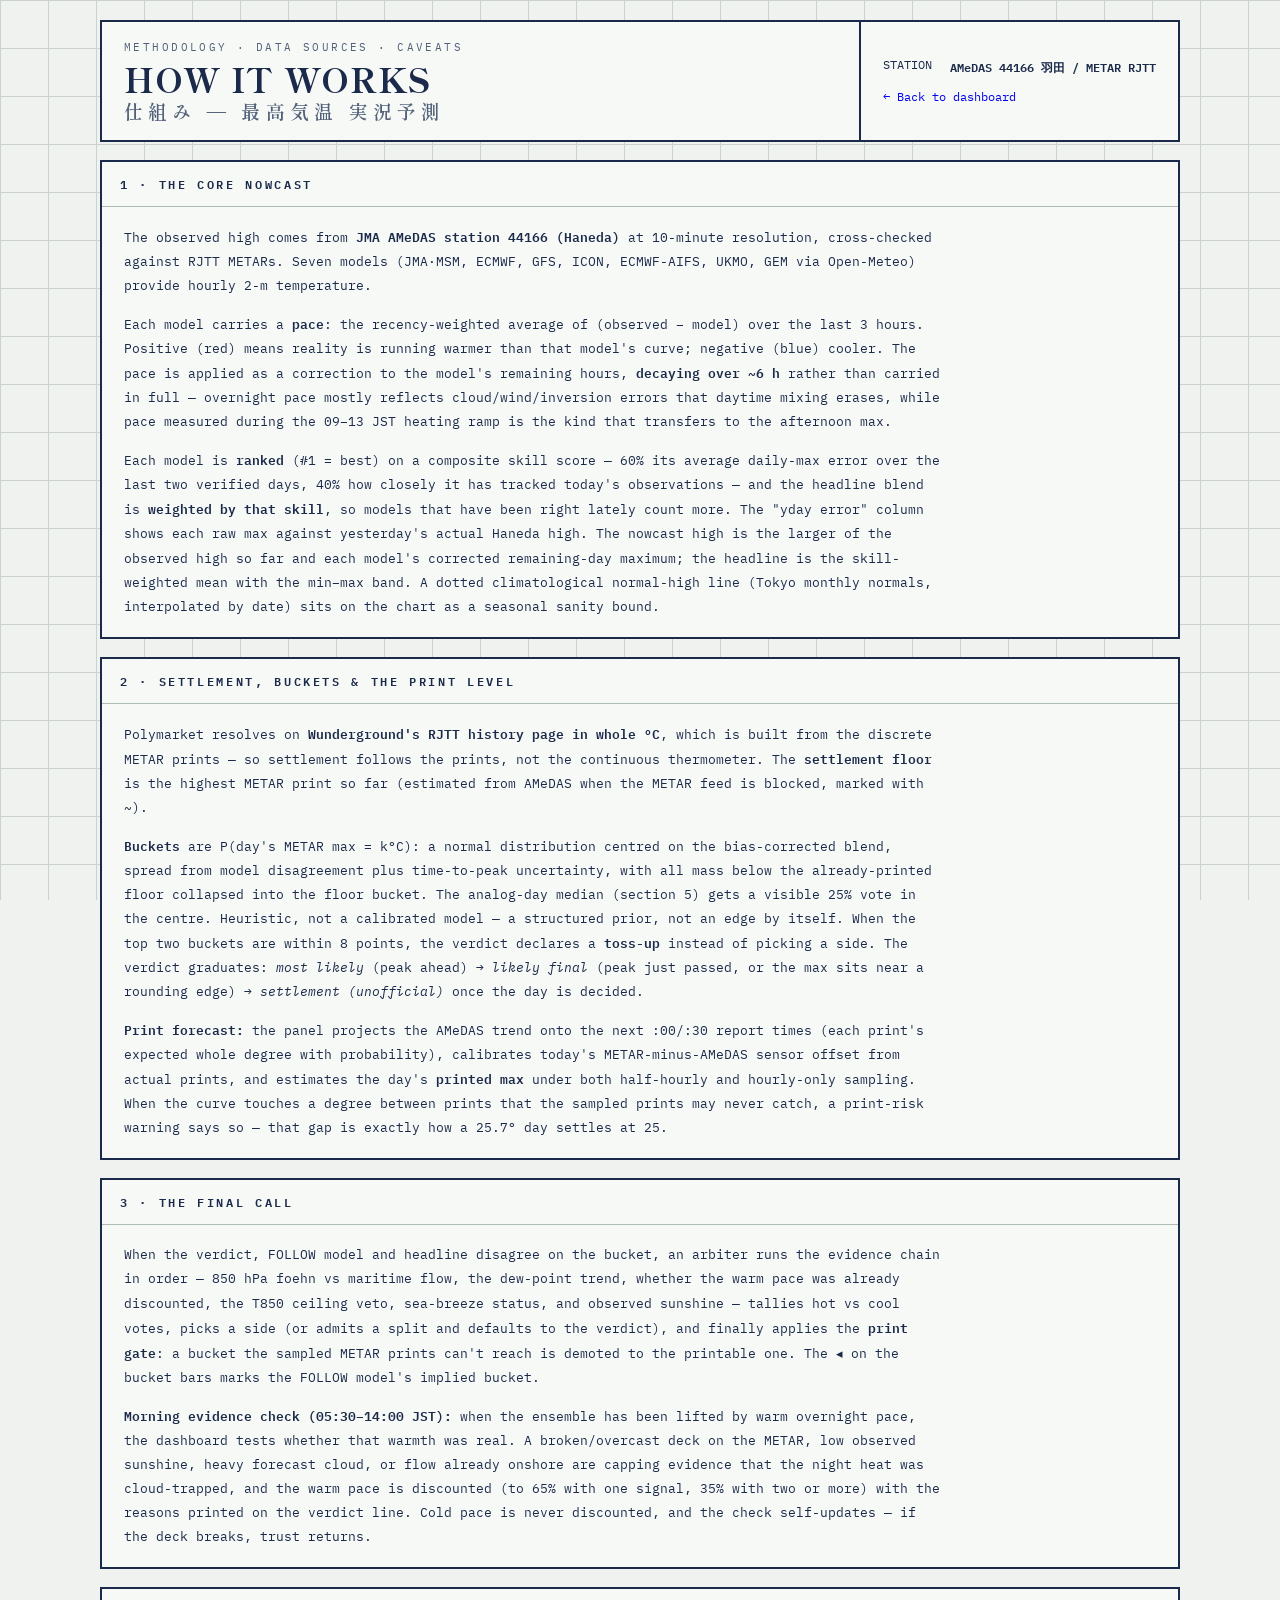
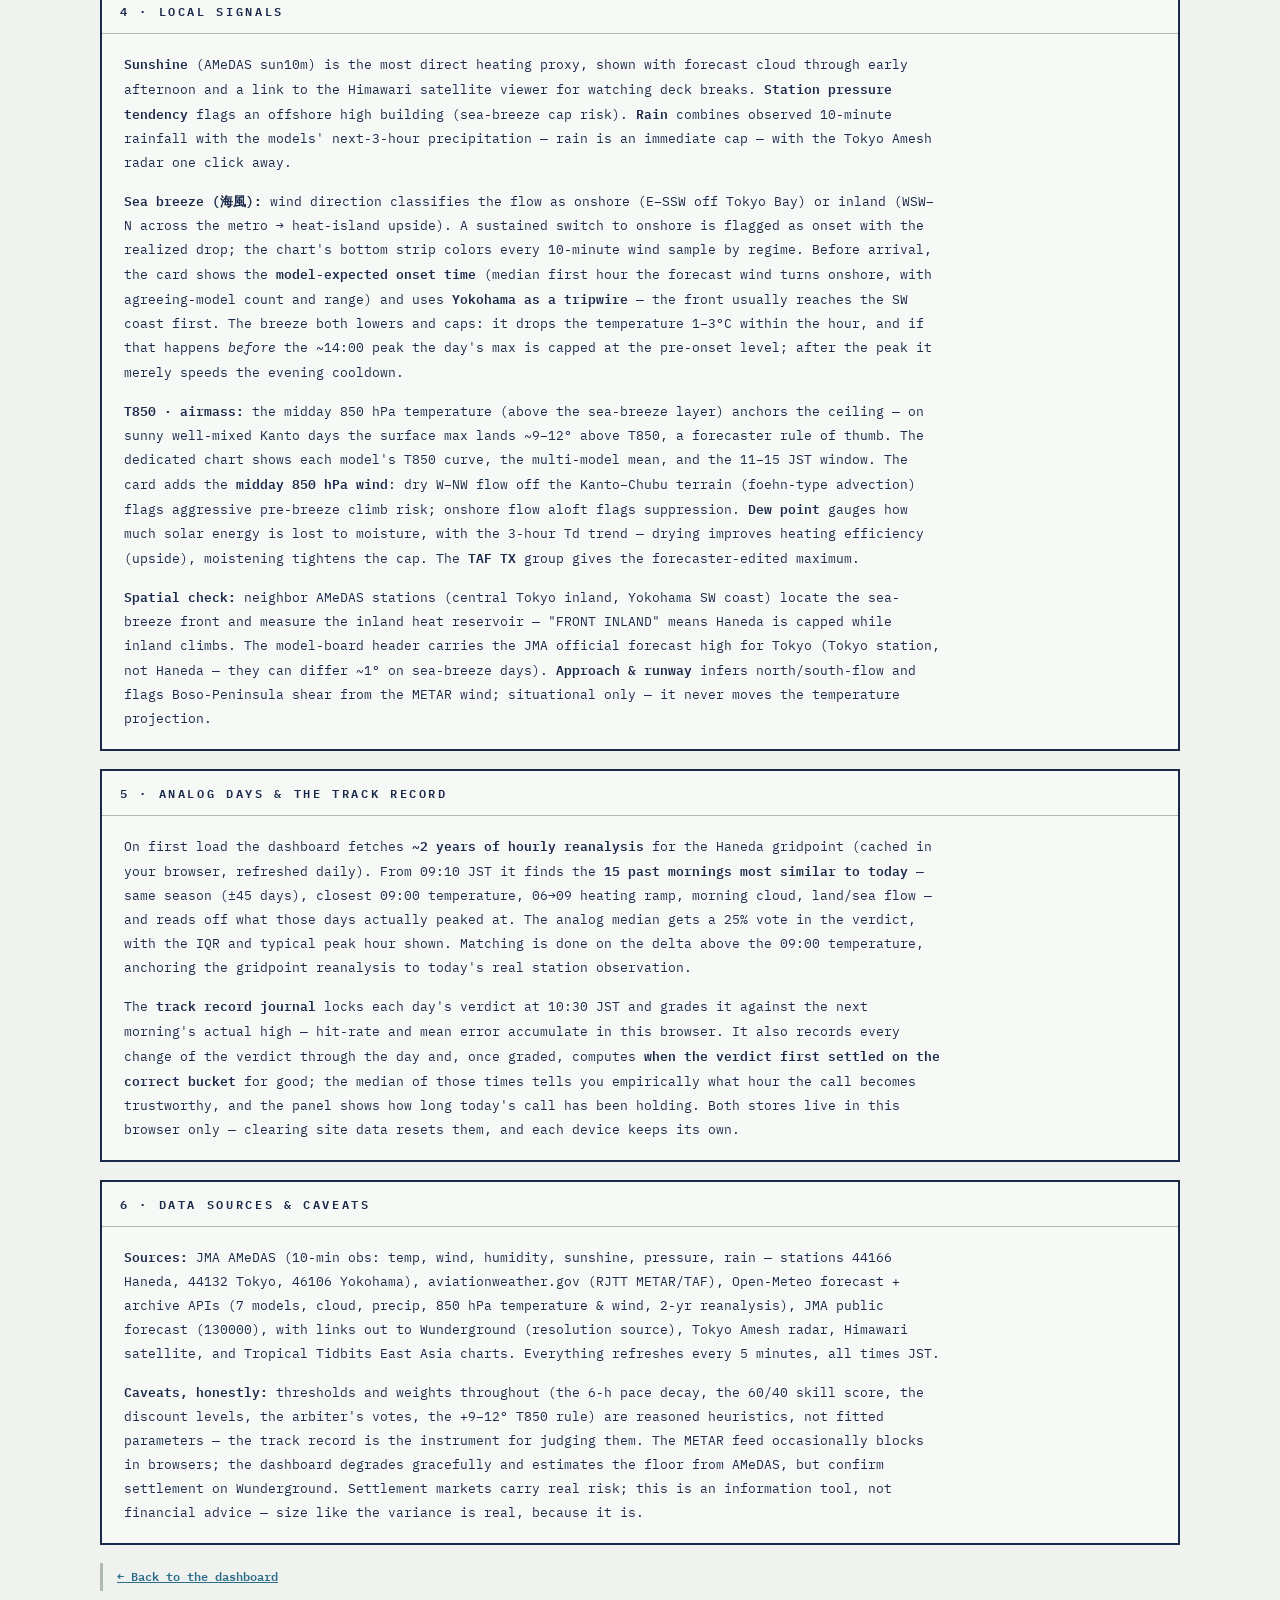
==== about.html @ fa3341c5 "Add files via upload" ====
<!DOCTYPE html>
<html lang="en">
<head>
<meta charset="UTF-8">
<meta name="viewport" content="width=device-width, initial-scale=1.0">
<title>How it works — RJTT Daily High Nowcaster</title>
<meta name="description" content="Methodology, data sources and caveats for the RJTT (Tokyo Haneda) daily-high nowcaster.">
<meta name="theme-color" content="#EFF2EE">
<link rel="icon" href="favicon.svg" type="image/svg+xml">
<link rel="preconnect" href="https://fonts.googleapis.com">
<link rel="preconnect" href="https://fonts.gstatic.com" crossorigin>
<link href="https://fonts.googleapis.com/css2?family=IBM+Plex+Mono:wght@400;500;600&family=Shippori+Mincho:wght@600;800&display=swap" rel="stylesheet">
<link rel="stylesheet" href="styles.css">
</head>
<body>
<div class="sheet">

  <header class="masthead">
    <div class="id">
      <div class="kicker">Methodology · data sources · caveats</div>
      <h1>HOW IT WORKS <span class="jp">仕組み — 最高気温 実況予測</span></h1>
    </div>
    <div class="meta">
      <div class="row"><span>STATION</span><b>AMeDAS 44166 羽田 / METAR RJTT</b></div>
      <a class="refresh" href="index.html" style="text-decoration:none;display:inline-block;margin-top:6px">← Back to dashboard</a>
    </div>
  </header>

  <section class="panel">
    <div class="panel-head"><h2>1 · The core nowcast</h2></div>
    <div class="prose">
      <p>The observed high comes from <b>JMA AMeDAS station 44166 (Haneda)</b> at 10-minute resolution, cross-checked against RJTT METARs. Seven models (JMA·MSM, ECMWF, GFS, ICON, ECMWF-AIFS, UKMO, GEM via Open-Meteo) provide hourly 2-m temperature.</p>
      <p>Each model carries a <b>pace</b>: the recency-weighted average of (observed − model) over the last 3 hours. Positive (red) means reality is running warmer than that model's curve; negative (blue) cooler. The pace is applied as a correction to the model's remaining hours, <b>decaying over ~6 h</b> rather than carried in full — overnight pace mostly reflects cloud/wind/inversion errors that daytime mixing erases, while pace measured during the 09–13 JST heating ramp is the kind that transfers to the afternoon max.</p>
      <p>Each model is <b>ranked</b> (#1 = best) on a composite skill score — 60% its average daily-max error over the last two verified days, 40% how closely it has tracked today's observations — and the headline blend is <b>weighted by that skill</b>, so models that have been right lately count more. The "yday error" column shows each raw max against yesterday's actual Haneda high. The nowcast high is the larger of the observed high so far and each model's corrected remaining-day maximum; the headline is the skill-weighted mean with the min–max band. A dotted climatological normal-high line (Tokyo monthly normals, interpolated by date) sits on the chart as a seasonal sanity bound.</p>
    </div>
  </section>

  <section class="panel">
    <div class="panel-head"><h2>2 · Settlement, buckets &amp; the print level</h2></div>
    <div class="prose">
      <p>Polymarket resolves on <b>Wunderground's RJTT history page in whole °C</b>, which is built from the discrete METAR prints — so settlement follows the prints, not the continuous thermometer. The <b>settlement floor</b> is the highest METAR print so far (estimated from AMeDAS when the METAR feed is blocked, marked with ~).</p>
      <p><b>Buckets</b> are P(day's METAR max = k°C): a normal distribution centred on the bias-corrected blend, spread from model disagreement plus time-to-peak uncertainty, with all mass below the already-printed floor collapsed into the floor bucket. The analog-day median (section 5) gets a visible 25% vote in the centre. Heuristic, not a calibrated model — a structured prior, not an edge by itself. When the top two buckets are within 8 points, the verdict declares a <b>toss-up</b> instead of picking a side. The verdict graduates: <i>most likely</i> (peak ahead) → <i>likely final</i> (peak just passed, or the max sits near a rounding edge) → <i>settlement (unofficial)</i> once the day is decided.</p>
      <p><b>Print forecast:</b> the panel projects the AMeDAS trend onto the next :00/:30 report times (each print's expected whole degree with probability), calibrates today's METAR-minus-AMeDAS sensor offset from actual prints, and estimates the day's <b>printed max</b> under both half-hourly and hourly-only sampling. When the curve touches a degree between prints that the sampled prints may never catch, a print-risk warning says so — that gap is exactly how a 25.7° day settles at 25.</p>
    </div>
  </section>

  <section class="panel">
    <div class="panel-head"><h2>3 · The final call</h2></div>
    <div class="prose">
      <p>When the verdict, FOLLOW model and headline disagree on the bucket, an arbiter runs the evidence chain in order — 850 hPa foehn vs maritime flow, the dew-point trend, whether the warm pace was already discounted, the T850 ceiling veto, sea-breeze status, and observed sunshine — tallies hot vs cool votes, picks a side (or admits a split and defaults to the verdict), and finally applies the <b>print gate</b>: a bucket the sampled METAR prints can't reach is demoted to the printable one. The ◂ on the bucket bars marks the FOLLOW model's implied bucket.</p>
      <p><b>Morning evidence check (05:30–14:00 JST):</b> when the ensemble has been lifted by warm overnight pace, the dashboard tests whether that warmth was real. A broken/overcast deck on the METAR, low observed sunshine, heavy forecast cloud, or flow already onshore are capping evidence that the night heat was cloud-trapped, and the warm pace is discounted (to 65% with one signal, 35% with two or more) with the reasons printed on the verdict line. Cold pace is never discounted, and the check self-updates — if the deck breaks, trust returns.</p>
    </div>
  </section>

  <section class="panel">
    <div class="panel-head"><h2>4 · Local signals</h2></div>
    <div class="prose">
      <p><b>Sunshine</b> (AMeDAS sun10m) is the most direct heating proxy, shown with forecast cloud through early afternoon and a link to the Himawari satellite viewer for watching deck breaks. <b>Station pressure tendency</b> flags an offshore high building (sea-breeze cap risk). <b>Rain</b> combines observed 10-minute rainfall with the models' next-3-hour precipitation — rain is an immediate cap — with the Tokyo Amesh radar one click away.</p>
      <p><b>Sea breeze (海風):</b> wind direction classifies the flow as onshore (E–SSW off Tokyo Bay) or inland (WSW–N across the metro → heat-island upside). A sustained switch to onshore is flagged as onset with the realized drop; the chart's bottom strip colors every 10-minute wind sample by regime. Before arrival, the card shows the <b>model-expected onset time</b> (median first hour the forecast wind turns onshore, with agreeing-model count and range) and uses <b>Yokohama as a tripwire</b> — the front usually reaches the SW coast first. The breeze both lowers and caps: it drops the temperature 1–3°C within the hour, and if that happens <i>before</i> the ~14:00 peak the day's max is capped at the pre-onset level; after the peak it merely speeds the evening cooldown.</p>
      <p><b>T850 · airmass:</b> the midday 850 hPa temperature (above the sea-breeze layer) anchors the ceiling — on sunny well-mixed Kanto days the surface max lands ~9–12° above T850, a forecaster rule of thumb. The dedicated chart shows each model's T850 curve, the multi-model mean, and the 11–15 JST window. The card adds the <b>midday 850 hPa wind</b>: dry W–NW flow off the Kanto–Chubu terrain (foehn-type advection) flags aggressive pre-breeze climb risk; onshore flow aloft flags suppression. <b>Dew point</b> gauges how much solar energy is lost to moisture, with the 3-hour Td trend — drying improves heating efficiency (upside), moistening tightens the cap. The <b>TAF TX</b> group gives the forecaster-edited maximum.</p>
      <p><b>Spatial check:</b> neighbor AMeDAS stations (central Tokyo inland, Yokohama SW coast) locate the sea-breeze front and measure the inland heat reservoir — "FRONT INLAND" means Haneda is capped while inland climbs. The model-board header carries the JMA official forecast high for Tokyo (Tokyo station, not Haneda — they can differ ~1° on sea-breeze days). <b>Approach &amp; runway</b> infers north/south-flow and flags Boso-Peninsula shear from the METAR wind; situational only — it never moves the temperature projection.</p>
    </div>
  </section>

  <section class="panel">
    <div class="panel-head"><h2>5 · Analog days &amp; the track record</h2></div>
    <div class="prose">
      <p>On first load the dashboard fetches <b>~2 years of hourly reanalysis</b> for the Haneda gridpoint (cached in your browser, refreshed daily). From 09:10 JST it finds the <b>15 past mornings most similar to today</b> — same season (±45 days), closest 09:00 temperature, 06→09 heating ramp, morning cloud, land/sea flow — and reads off what those days actually peaked at. The analog median gets a 25% vote in the verdict, with the IQR and typical peak hour shown. Matching is done on the delta above the 09:00 temperature, anchoring the gridpoint reanalysis to today's real station observation.</p>
      <p>The <b>track record journal</b> locks each day's verdict at 10:30 JST and grades it against the next morning's actual high — hit-rate and mean error accumulate in this browser. It also records every change of the verdict through the day and, once graded, computes <b>when the verdict first settled on the correct bucket</b> for good; the median of those times tells you empirically what hour the call becomes trustworthy, and the panel shows how long today's call has been holding. Both stores live in this browser only — clearing site data resets them, and each device keeps its own.</p>
    </div>
  </section>

  <section class="panel">
    <div class="panel-head"><h2>6 · Data sources &amp; caveats</h2></div>
    <div class="prose">
      <p><b>Sources:</b> JMA AMeDAS (10-min obs: temp, wind, humidity, sunshine, pressure, rain — stations 44166 Haneda, 44132 Tokyo, 46106 Yokohama), aviationweather.gov (RJTT METAR/TAF), Open-Meteo forecast + archive APIs (7 models, cloud, precip, 850 hPa temperature &amp; wind, 2-yr reanalysis), JMA public forecast (130000), with links out to Wunderground (resolution source), Tokyo Amesh radar, Himawari satellite, and Tropical Tidbits East Asia charts. Everything refreshes every 5 minutes, all times JST.</p>
      <p><b>Caveats, honestly:</b> thresholds and weights throughout (the 6-h pace decay, the 60/40 skill score, the discount levels, the arbiter's votes, the +9–12° T850 rule) are reasoned heuristics, not fitted parameters — the track record is the instrument for judging them. The METAR feed occasionally blocks in browsers; the dashboard degrades gracefully and estimates the floor from AMeDAS, but confirm settlement on Wunderground. Settlement markets carry real risk; this is an information tool, not financial advice — size like the variance is real, because it is.</p>
    </div>
  </section>

  <p class="note"><a href="index.html" style="color:var(--jma);font-weight:600">← Back to the dashboard</a></p>
</div>
</body>
</html>
---- styles.css ----
:root{
  --aifs:#8C5A7A;
  --ukmo:#B08D3E;
  --gem:#4E8A78;
  --paper:#EFF2EE;          /* cool chart paper */
  --panel:#F7F9F6;
  --ink:#1B2A4A;            /* navy chart ink */
  --ink-soft:#52617A;
  --grid:#C9D2CC;
  --hairline:#AEBBB3;
  --accent:#D7472E;         /* vermilion — nowcast only */
  --jma:#2C6E8A;
  --ecmwf:#545E92;
  --gfs:#7A8B5E;
  --icon:#9A6B4F;
  --ok:#3E7A52;
  --bad:#B0452F;
  --mono:"IBM Plex Mono", ui-monospace, "SFMono-Regular", Menlo, monospace;
  --disp:"Shippori Mincho", "Hiragino Mincho ProN", "Yu Mincho", serif;
}
*{box-sizing:border-box;margin:0;padding:0}
html{background:var(--paper)}
body{
  font-family:var(--mono); color:var(--ink); background:var(--paper);
  background-image:linear-gradient(var(--grid) 1px, transparent 1px),
                   linear-gradient(90deg, var(--grid) 1px, transparent 1px);
  background-size:48px 48px; background-attachment:fixed;
  min-height:100vh; padding:20px 18px 48px;
}
.sheet{max-width:1080px;margin:0 auto}

/* ---- title block, drawn like a chart stamp ---- */
.masthead{
  border:2px solid var(--ink); background:var(--panel);
  display:grid; grid-template-columns:1fr auto; align-items:stretch;
}
.masthead .id{padding:18px 22px; border-right:2px solid var(--ink)}
.masthead h1{font-family:var(--disp); font-weight:800; font-size:clamp(22px,3.6vw,34px); letter-spacing:.02em; line-height:1.1}
.masthead h1 .jp{font-size:.55em; font-weight:600; color:var(--ink-soft); display:block; margin-top:4px; letter-spacing:.28em}
.masthead .meta{padding:14px 22px; display:flex; flex-direction:column; justify-content:center; gap:6px; font-size:12px; min-width:240px}
.meta .row{display:flex; justify-content:space-between; gap:18px}
.meta .row b{font-weight:600}
.kicker{font-size:11px; letter-spacing:.22em; color:var(--ink-soft); text-transform:uppercase; margin-bottom:6px}
button.refresh{
  margin-top:6px; align-self:flex-start; font-family:var(--mono); font-size:11px; letter-spacing:.12em;
  background:var(--ink); color:var(--panel); border:none; padding:7px 14px; cursor:pointer; text-transform:uppercase;
}
button.refresh:hover{background:#101d36}
button.refresh:focus-visible, a:focus-visible{outline:3px solid var(--accent); outline-offset:2px}

/* ---- source status chips ---- */
.sources{display:flex; flex-wrap:wrap; gap:8px; margin:14px 0 18px}
.chip{font-size:11px; letter-spacing:.08em; border:1.5px solid var(--hairline); background:var(--panel); padding:5px 10px; display:inline-flex; align-items:center; gap:7px}
.chip .dot{width:8px;height:8px;border-radius:50%;background:var(--hairline)}
.chip.ok .dot{background:var(--ok)} .chip.bad .dot{background:var(--bad)}
.chip.bad{color:var(--bad); border-color:var(--bad)}

/* ---- hero readouts ---- */
.readouts{display:grid; grid-template-columns:1.4fr 1fr 1fr 1fr; gap:0; border:2px solid var(--ink); background:var(--panel)}
.readouts>div{padding:18px 20px; border-right:1.5px solid var(--hairline)}
.readouts>div:last-child{border-right:none}
.readouts .label{font-size:10.5px; letter-spacing:.2em; text-transform:uppercase; color:var(--ink-soft); margin-bottom:8px}
.big{font-size:clamp(40px,6vw,64px); font-weight:600; line-height:1; font-variant-numeric:tabular-nums}
.big.accent{color:var(--accent)}
.mid{font-size:clamp(24px,3.4vw,36px); font-weight:600; line-height:1.05; font-variant-numeric:tabular-nums}
.sub{font-size:11.5px; color:var(--ink-soft); margin-top:8px; line-height:1.5}
.range-bar{margin-top:10px; height:8px; position:relative; background:repeating-linear-gradient(90deg,var(--grid) 0 2px,transparent 2px 8px)}
.range-bar .band{position:absolute; top:0; bottom:0; background:rgba(215,71,46,.25); border-left:2px solid var(--accent); border-right:2px solid var(--accent)}
.range-bar .tick{position:absolute; top:-3px; bottom:-3px; width:2px; background:var(--ink)}

/* ---- settlement panel ---- */
.settle{display:grid; grid-template-columns:280px 1fr; gap:0}
.settle-side{padding:18px 20px; border-right:1.5px solid var(--hairline)}
.settle-side .label{font-size:10.5px; letter-spacing:.2em; text-transform:uppercase; color:var(--ink-soft); margin-bottom:8px}
.settle-buckets{padding:16px 20px; display:flex; flex-direction:column; gap:7px; justify-content:center}
.bucket{display:grid; grid-template-columns:54px 1fr 52px; align-items:center; gap:10px; font-size:12.5px; font-variant-numeric:tabular-nums}
.bucket .bk{font-weight:600}
.bucket .bbar{height:14px; background:repeating-linear-gradient(90deg,var(--grid) 0 2px,transparent 2px 8px); position:relative}
.bucket .bbar>div{position:absolute; inset:0 auto 0 0; background:var(--jma); opacity:.85}
.bucket.top .bbar>div{background:var(--accent)}
.bucket .bp{text-align:right; color:var(--ink-soft)}
.bucket.top .bp{color:var(--accent); font-weight:600}
.settle-foot{padding:10px 20px 14px; color:var(--ink-soft); font-size:11px; line-height:1.6; border-top:1px solid var(--grid); margin:0}
@media (max-width:820px){
  .settle{grid-template-columns:1fr}
  .settle-side{border-right:none; border-bottom:1.5px solid var(--hairline)}
}

/* ---- local signals ---- */
.signals{display:grid; grid-template-columns:repeat(auto-fit,minmax(170px,1fr))}
.signals>div{padding:16px 18px; border-right:1.5px solid var(--hairline)}
.signals>div:last-child{border-right:none}
.signals .label{font-size:10.5px; letter-spacing:.2em; text-transform:uppercase; color:var(--ink-soft); margin-bottom:8px}
.signals .mid{font-size:clamp(17px,2.2vw,23px); font-weight:600; font-variant-numeric:tabular-nums}
.signals .sub{font-size:11.5px; color:var(--ink-soft); margin-top:7px; line-height:1.55}
.signals.ops{grid-template-columns:repeat(3,1fr)}
@media (max-width:820px){
  .signals{grid-template-columns:1fr 1fr}
  .signals.ops{grid-template-columns:1fr 1fr}
  .signals>div{border-bottom:1.5px solid var(--hairline)}
}

/* ---- chart ---- */
.panel{border:2px solid var(--ink); background:var(--panel); margin-top:18px}
.panel-head{display:flex; justify-content:space-between; align-items:baseline; padding:12px 18px; border-bottom:1.5px solid var(--hairline); flex-wrap:wrap; gap:6px}
.panel-head h2{font-size:12px; letter-spacing:.22em; text-transform:uppercase; font-weight:600}
.legend{display:flex; gap:14px; flex-wrap:wrap; font-size:10.5px; color:var(--ink-soft)}
.legend span{display:inline-flex; align-items:center; gap:6px}
.swatch{width:18px; height:0; border-top:3px solid}
.swatch.dash{border-top-style:dashed}
#chart{display:block; width:100%; height:auto}
#chart text{font-family:var(--mono)}

/* ---- model table ---- */
table{width:100%; border-collapse:collapse; font-size:13px}
th,td{padding:11px 18px; text-align:right; border-bottom:1px solid var(--grid); font-variant-numeric:tabular-nums}
th:first-child,td:first-child{text-align:left}
th{font-size:10.5px; letter-spacing:.18em; text-transform:uppercase; color:var(--ink-soft); font-weight:600}
tr:last-child td{border-bottom:none}
td.model-name{font-weight:600}
td .pen{display:inline-block; width:10px; height:10px; margin-right:8px; vertical-align:-1px}
td.proj{font-weight:600}

/* ---- prose (about page) ---- */
.prose{padding:18px 22px; max-width:860px}
.prose p{font-size:13px; line-height:1.85; margin-bottom:14px; color:var(--ink)}
.prose p:last-child{margin-bottom:0}
.prose b{font-weight:600}
.prose i{font-style:italic}

/* ---- metar ticker ---- */
.ticker{padding:12px 18px; font-size:12px; line-height:1.9; color:var(--ink-soft); overflow-x:auto; white-space:pre}
.ticker b{color:var(--ink); font-weight:600}

/* ---- method note ---- */
.note{margin-top:18px; font-size:11.5px; line-height:1.7; color:var(--ink-soft); border-left:3px solid var(--hairline); padding:4px 0 4px 14px}
.note b{color:var(--ink)}

@media (max-width:820px){
  .readouts{grid-template-columns:1fr 1fr}
  .readouts>div{border-bottom:1.5px solid var(--hairline)}
  .masthead{grid-template-columns:1fr}
  .masthead .id{border-right:none; border-bottom:2px solid var(--ink)}
}
@media (prefers-reduced-motion:no-preference){
  .flash{animation:flash .6s ease}
  @keyframes flash{from{background:rgba(215,71,46,.12)}to{background:transparent}}
}
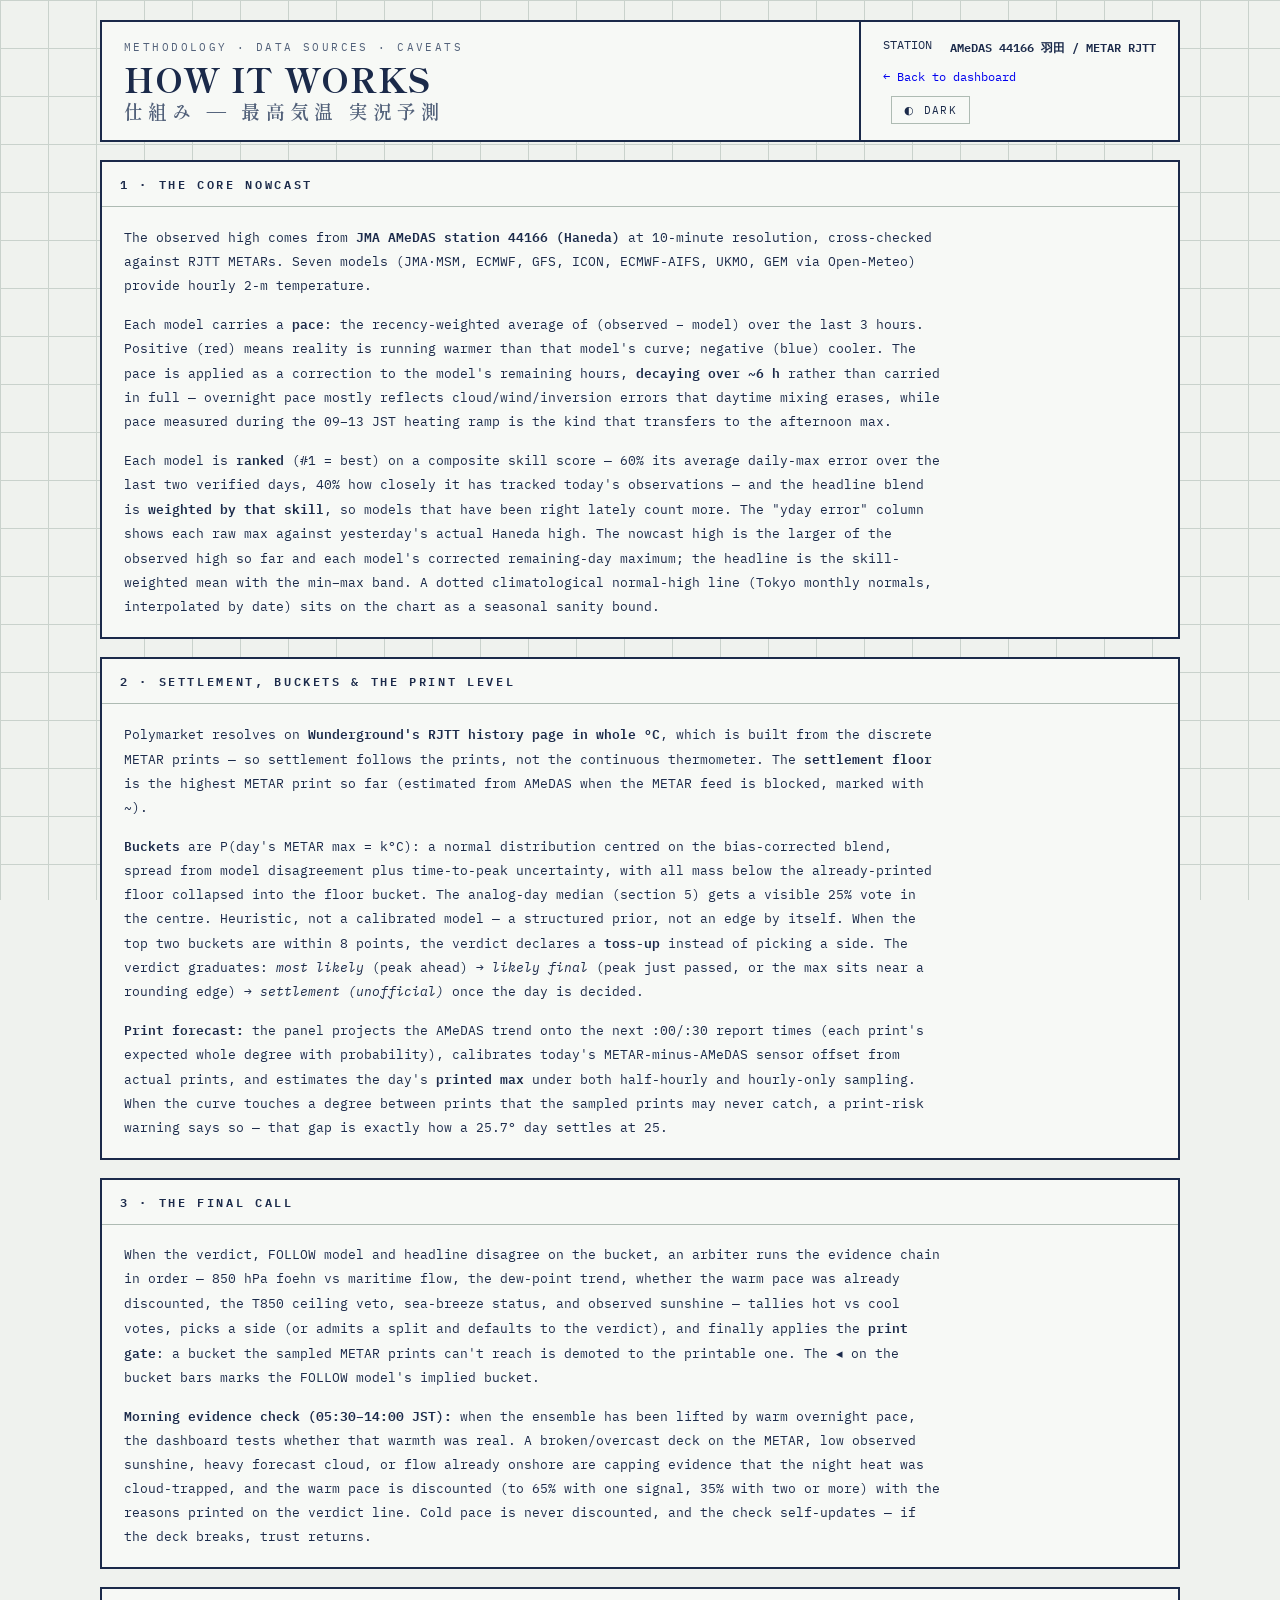
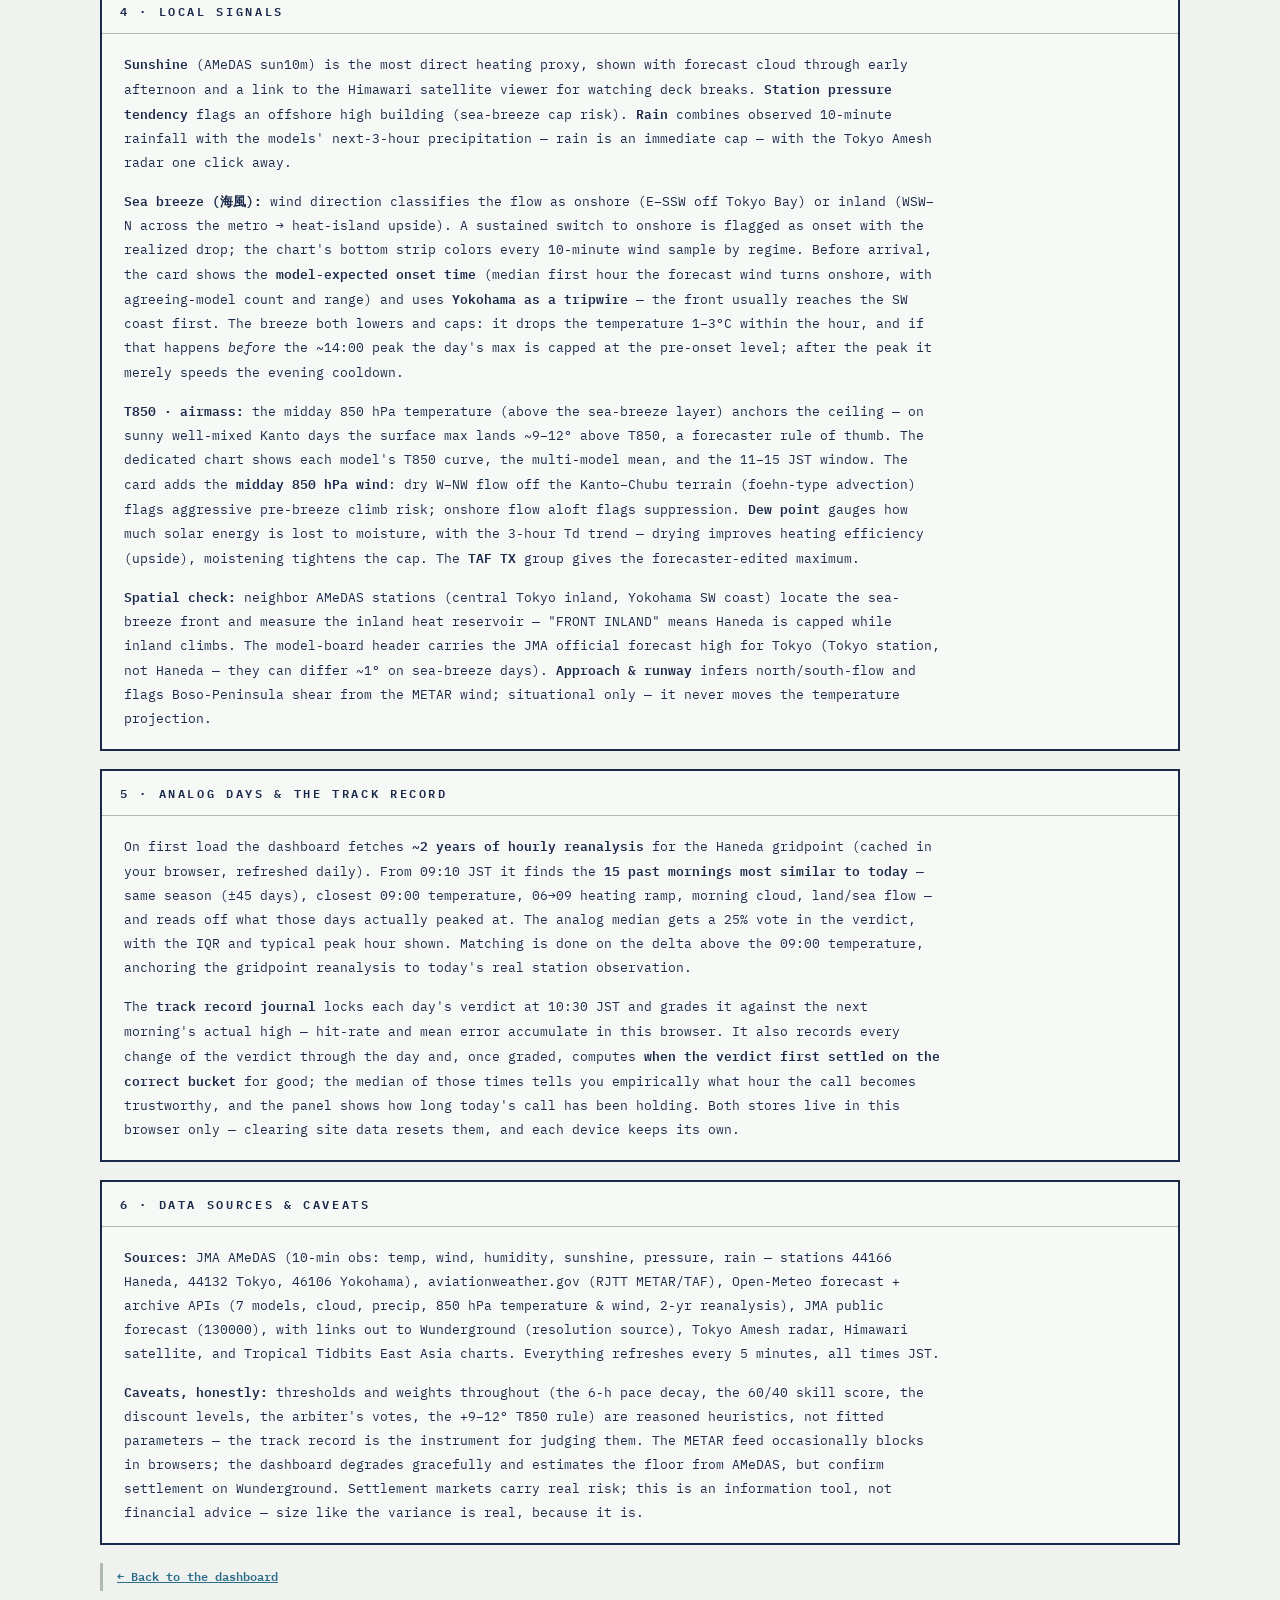
==== commit 40873df9: "Add files via upload" ====
--- a/about.html
+++ b/about.html
@@ -11,6 +11,15 @@
 <link rel="preconnect" href="https://fonts.gstatic.com" crossorigin>
 <link href="https://fonts.googleapis.com/css2?family=IBM+Plex+Mono:wght@400;500;600&family=Shippori+Mincho:wght@600;800&display=swap" rel="stylesheet">
 <link rel="stylesheet" href="styles.css">
+<script>
+(function(){
+  try{
+    var saved = localStorage.getItem("rjtt_theme");
+    var dark = saved ? saved==="dark" : (window.matchMedia && window.matchMedia("(prefers-color-scheme: dark)").matches);
+    if(dark) document.documentElement.setAttribute("data-theme","dark");
+  }catch(e){}
+})();
+</script>
 </head>
 <body>
 <div class="sheet">
@@ -23,6 +32,7 @@
     <div class="meta">
       <div class="row"><span>STATION</span><b>AMeDAS 44166 羽田 / METAR RJTT</b></div>
       <a class="refresh" href="index.html" style="text-decoration:none;display:inline-block;margin-top:6px">← Back to dashboard</a>
+      <button class="theme" id="btn-theme" style="margin-left:8px" aria-label="Toggle dark mode">◐ Theme</button>
     </div>
   </header>
 
@@ -80,5 +90,14 @@
 
   <p class="note"><a href="index.html" style="color:var(--jma);font-weight:600">← Back to the dashboard</a></p>
 </div>
+<script>
+(function(){
+  var btn=document.getElementById("btn-theme"); if(!btn) return;
+  var meta=document.querySelector('meta[name="theme-color"]');
+  function sync(){ var d=document.documentElement.getAttribute("data-theme")==="dark"; btn.textContent=d?"\u25D1 Light":"\u25D0 Dark"; if(meta) meta.setAttribute("content", d?"#14171C":"#EFF2EE"); }
+  btn.addEventListener("click",function(){ var d=document.documentElement.getAttribute("data-theme")==="dark"; if(d)document.documentElement.removeAttribute("data-theme"); else document.documentElement.setAttribute("data-theme","dark"); try{localStorage.setItem("rjtt_theme",d?"light":"dark");}catch(e){} sync(); });
+  sync();
+})();
+</script>
 </body>
 </html>
--- a/styles.css
+++ b/styles.css
@@ -18,6 +18,33 @@
   --mono:"IBM Plex Mono", ui-monospace, "SFMono-Regular", Menlo, monospace;
   --disp:"Shippori Mincho", "Hiragino Mincho ProN", "Yu Mincho", serif;
 }
+[data-theme="dark"]{
+  --paper:#14171C;          /* dark chart paper */
+  --panel:#1B1F26;
+  --ink:#E6ECF2;            /* light ink */
+  --ink-soft:#93A0B3;
+  --grid:#2C333D;
+  --hairline:#3A434F;
+  --accent:#FF6A4D;         /* brighter vermilion for contrast */
+  --jma:#5BAFD0;
+  --ecmwf:#8A93D6;
+  --gfs:#A7BE7E;
+  --icon:#C79A78;
+  --aifs:#C98BB6;
+  --ukmo:#D6B45A;
+  --gem:#6FB59E;
+  --ok:#62B07C;
+  --bad:#E0795F;
+}
+:root{ color-scheme:light; }
+[data-theme="dark"]{ color-scheme:dark; }
+/* theme toggle */
+button.theme{
+  margin-top:6px; align-self:flex-start; font-family:var(--mono); font-size:11px; letter-spacing:.12em;
+  background:transparent; color:var(--ink); border:1.5px solid var(--hairline); padding:6px 12px; cursor:pointer; text-transform:uppercase;
+}
+button.theme:hover{ border-color:var(--ink); }
+button.theme:focus-visible{ outline:3px solid var(--accent); outline-offset:2px; }
 *{box-sizing:border-box;margin:0;padding:0}
 html{background:var(--paper)}
 body{
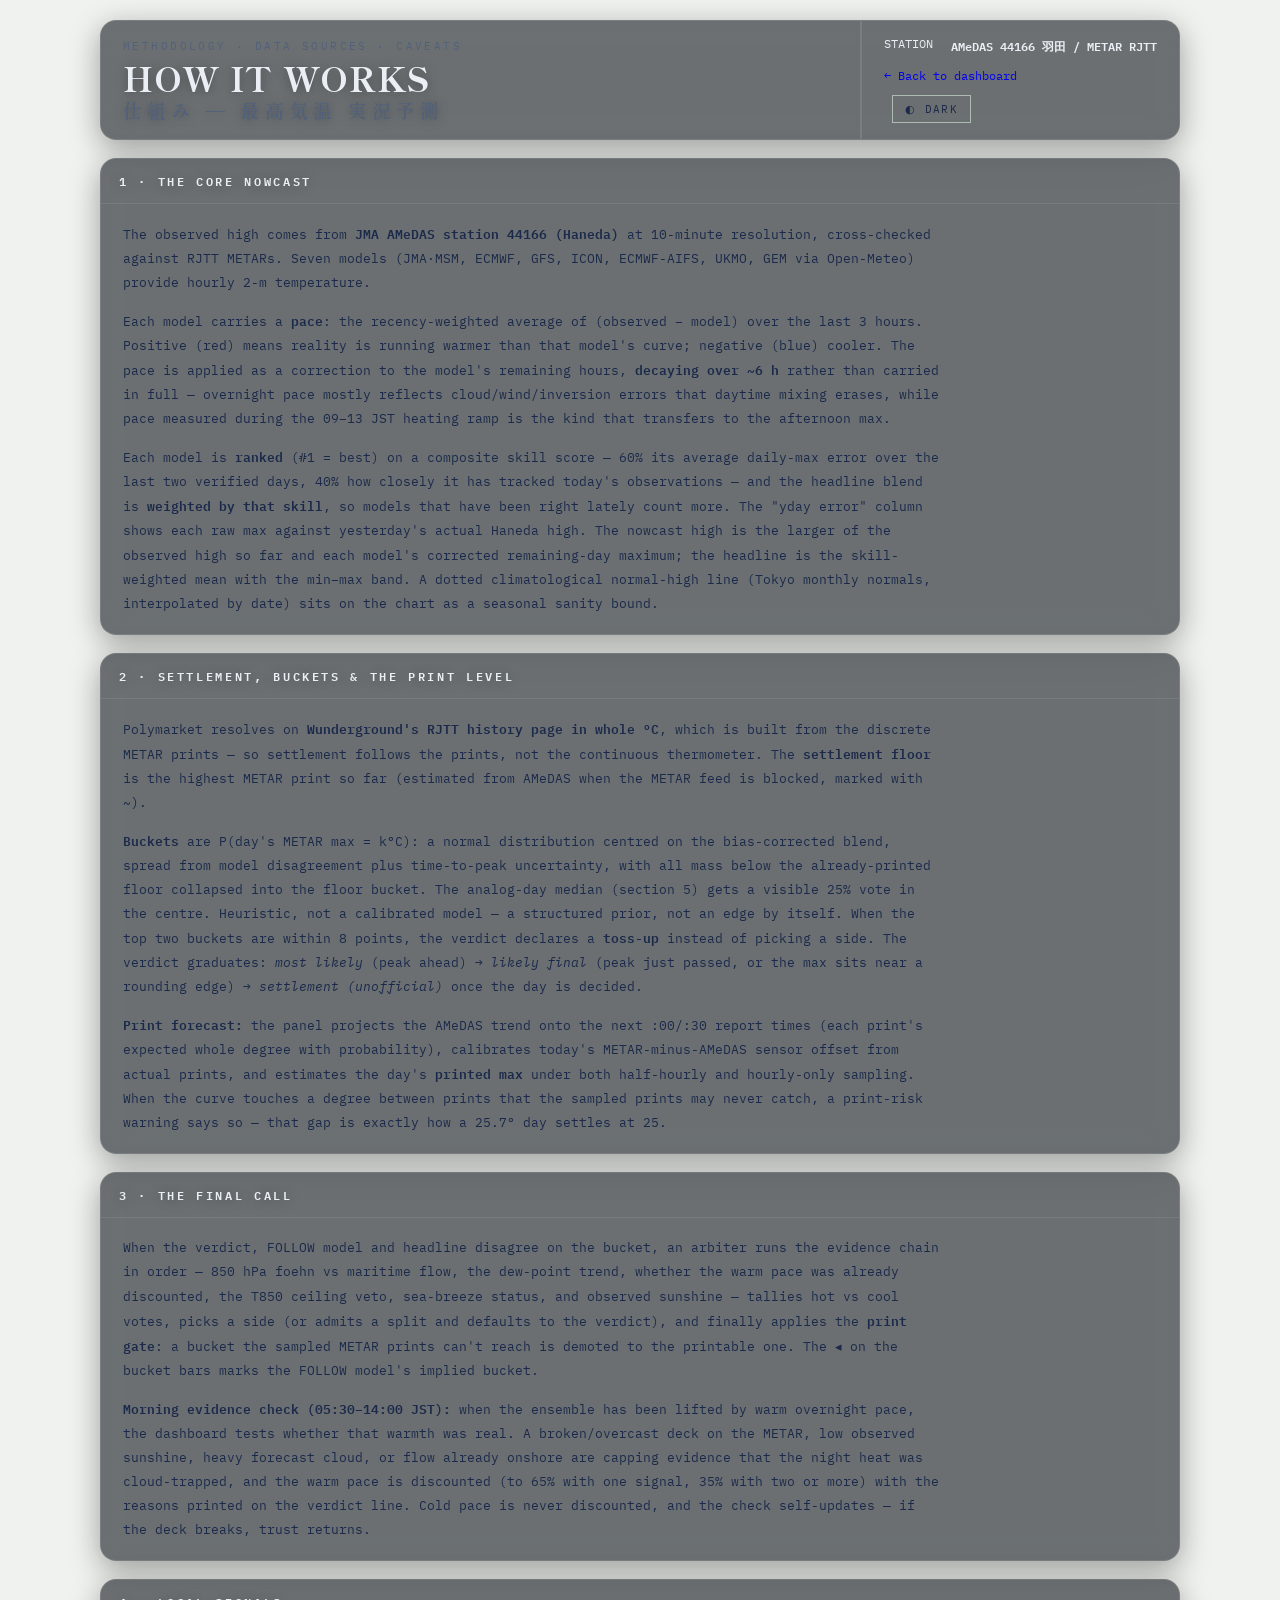
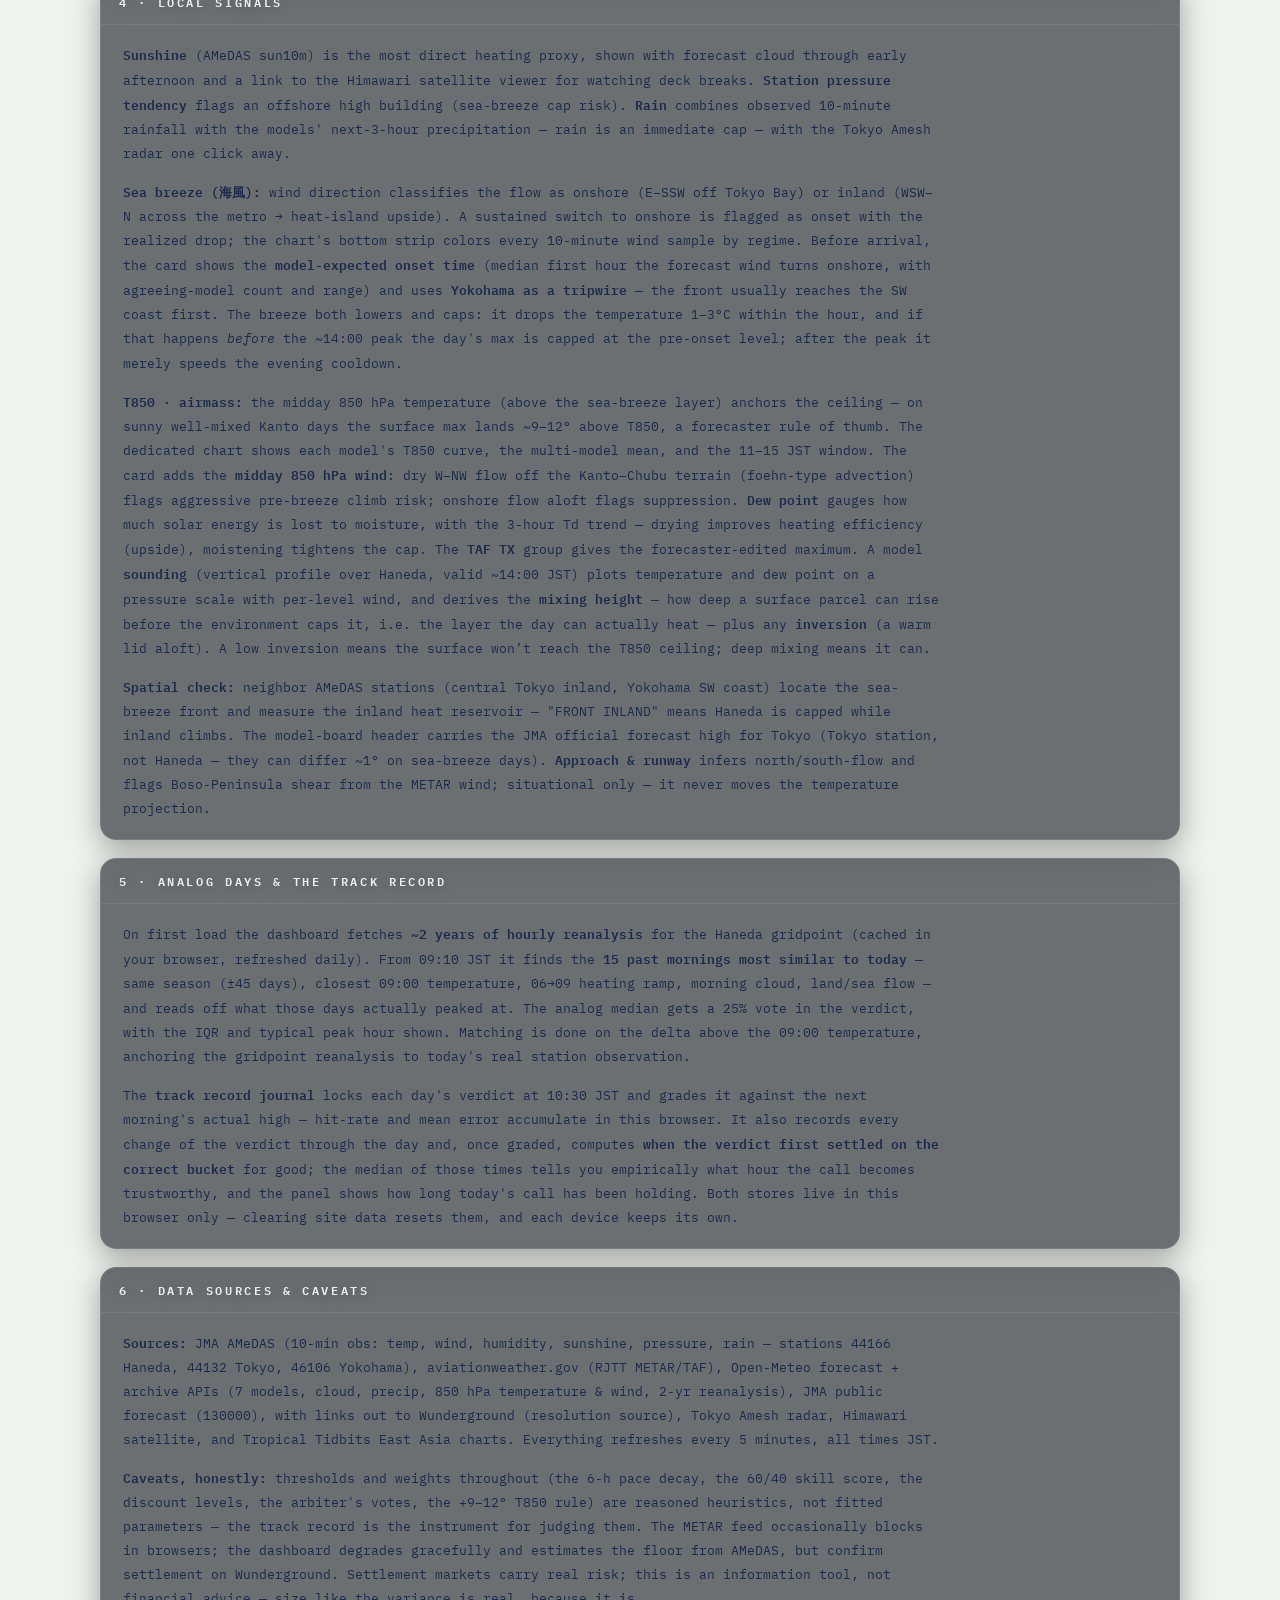
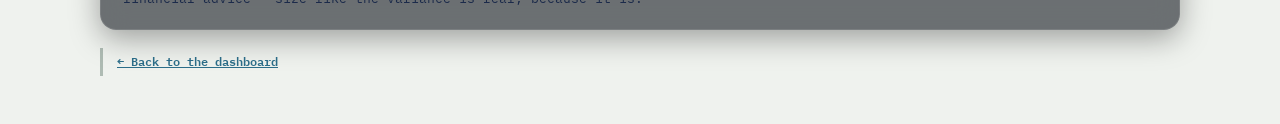
==== commit 7165dc39: "Add files via upload" ====
--- a/about.html
+++ b/about.html
@@ -67,7 +67,7 @@
     <div class="prose">
       <p><b>Sunshine</b> (AMeDAS sun10m) is the most direct heating proxy, shown with forecast cloud through early afternoon and a link to the Himawari satellite viewer for watching deck breaks. <b>Station pressure tendency</b> flags an offshore high building (sea-breeze cap risk). <b>Rain</b> combines observed 10-minute rainfall with the models' next-3-hour precipitation — rain is an immediate cap — with the Tokyo Amesh radar one click away.</p>
       <p><b>Sea breeze (海風):</b> wind direction classifies the flow as onshore (E–SSW off Tokyo Bay) or inland (WSW–N across the metro → heat-island upside). A sustained switch to onshore is flagged as onset with the realized drop; the chart's bottom strip colors every 10-minute wind sample by regime. Before arrival, the card shows the <b>model-expected onset time</b> (median first hour the forecast wind turns onshore, with agreeing-model count and range) and uses <b>Yokohama as a tripwire</b> — the front usually reaches the SW coast first. The breeze both lowers and caps: it drops the temperature 1–3°C within the hour, and if that happens <i>before</i> the ~14:00 peak the day's max is capped at the pre-onset level; after the peak it merely speeds the evening cooldown.</p>
-      <p><b>T850 · airmass:</b> the midday 850 hPa temperature (above the sea-breeze layer) anchors the ceiling — on sunny well-mixed Kanto days the surface max lands ~9–12° above T850, a forecaster rule of thumb. The dedicated chart shows each model's T850 curve, the multi-model mean, and the 11–15 JST window. The card adds the <b>midday 850 hPa wind</b>: dry W–NW flow off the Kanto–Chubu terrain (foehn-type advection) flags aggressive pre-breeze climb risk; onshore flow aloft flags suppression. <b>Dew point</b> gauges how much solar energy is lost to moisture, with the 3-hour Td trend — drying improves heating efficiency (upside), moistening tightens the cap. The <b>TAF TX</b> group gives the forecaster-edited maximum.</p>
+      <p><b>T850 · airmass:</b> the midday 850 hPa temperature (above the sea-breeze layer) anchors the ceiling — on sunny well-mixed Kanto days the surface max lands ~9–12° above T850, a forecaster rule of thumb. The dedicated chart shows each model's T850 curve, the multi-model mean, and the 11–15 JST window. The card adds the <b>midday 850 hPa wind</b>: dry W–NW flow off the Kanto–Chubu terrain (foehn-type advection) flags aggressive pre-breeze climb risk; onshore flow aloft flags suppression. <b>Dew point</b> gauges how much solar energy is lost to moisture, with the 3-hour Td trend — drying improves heating efficiency (upside), moistening tightens the cap. The <b>TAF TX</b> group gives the forecaster-edited maximum. A model <b>sounding</b> (vertical profile over Haneda, valid ~14:00 JST) plots temperature and dew point on a pressure scale with per-level wind, and derives the <b>mixing height</b> — how deep a surface parcel can rise before the environment caps it, i.e. the layer the day can actually heat — plus any <b>inversion</b> (a warm lid aloft). A low inversion means the surface won’t reach the T850 ceiling; deep mixing means it can.</p>
       <p><b>Spatial check:</b> neighbor AMeDAS stations (central Tokyo inland, Yokohama SW coast) locate the sea-breeze front and measure the inland heat reservoir — "FRONT INLAND" means Haneda is capped while inland climbs. The model-board header carries the JMA official forecast high for Tokyo (Tokyo station, not Haneda — they can differ ~1° on sea-breeze days). <b>Approach &amp; runway</b> infers north/south-flow and flags Boso-Peninsula shear from the METAR wind; situational only — it never moves the temperature projection.</p>
     </div>
   </section>
--- a/styles.css
+++ b/styles.css
@@ -173,3 +173,35 @@
   .flash{animation:flash .6s ease}
   @keyframes flash{from{background:rgba(215,71,46,.12)}to{background:transparent}}
 }
+
+
+/* ============ live weather background + glass ============ */
+#sky{position:fixed; inset:0; z-index:-3; transition:background 1.5s ease;
+  background:linear-gradient(160deg,#1b2330 0%,#222c3a 45%,#2b2417 100%);}
+[data-theme="dark"] #sky{background:linear-gradient(160deg,#0d1016 0%,#141a24 50%,#1a1206 100%);}
+#wx{position:fixed; inset:0; z-index:-2; pointer-events:none}
+/* a soft vignette so panels read against any sky */
+body::before{content:""; position:fixed; inset:0; z-index:-1; pointer-events:none;
+  background:radial-gradient(120% 90% at 50% 0%, rgba(0,0,0,0) 40%, rgba(8,10,14,.45) 100%);}
+
+/* turn the chart-stamp panels into frosted glass */
+.panel, .masthead, .readouts, .settle, .banner{
+  background:rgba(27,31,38,.62) !important;
+  backdrop-filter:blur(14px) saturate(1.1); -webkit-backdrop-filter:blur(14px) saturate(1.1);
+  border:1px solid rgba(255,255,255,.10) !important;
+  border-radius:16px; box-shadow:0 8px 30px rgba(0,0,0,.35);
+  overflow:hidden;
+}
+[data-theme="dark"] .panel, [data-theme="dark"] .masthead, [data-theme="dark"] .readouts{
+  background:rgba(16,20,28,.60) !important;
+}
+/* internal dividers softer on glass */
+.panel-head, .readouts>div, .settle-side, .signals>div, .account-box .row{border-color:rgba(255,255,255,.08) !important}
+.masthead{border-radius:16px}
+.masthead .id{border-right-color:rgba(255,255,255,.10) !important}
+.sheet{max-width:1080px}
+/* keep numbers crisp: text stays full-strength */
+body{color:#EAEFF5}
+.big, .mid, h1, h2{text-shadow:0 1px 12px rgba(0,0,0,.35)}
+/* the grid background of the body is distracting over a sky — hide it */
+body{background-image:none !important}
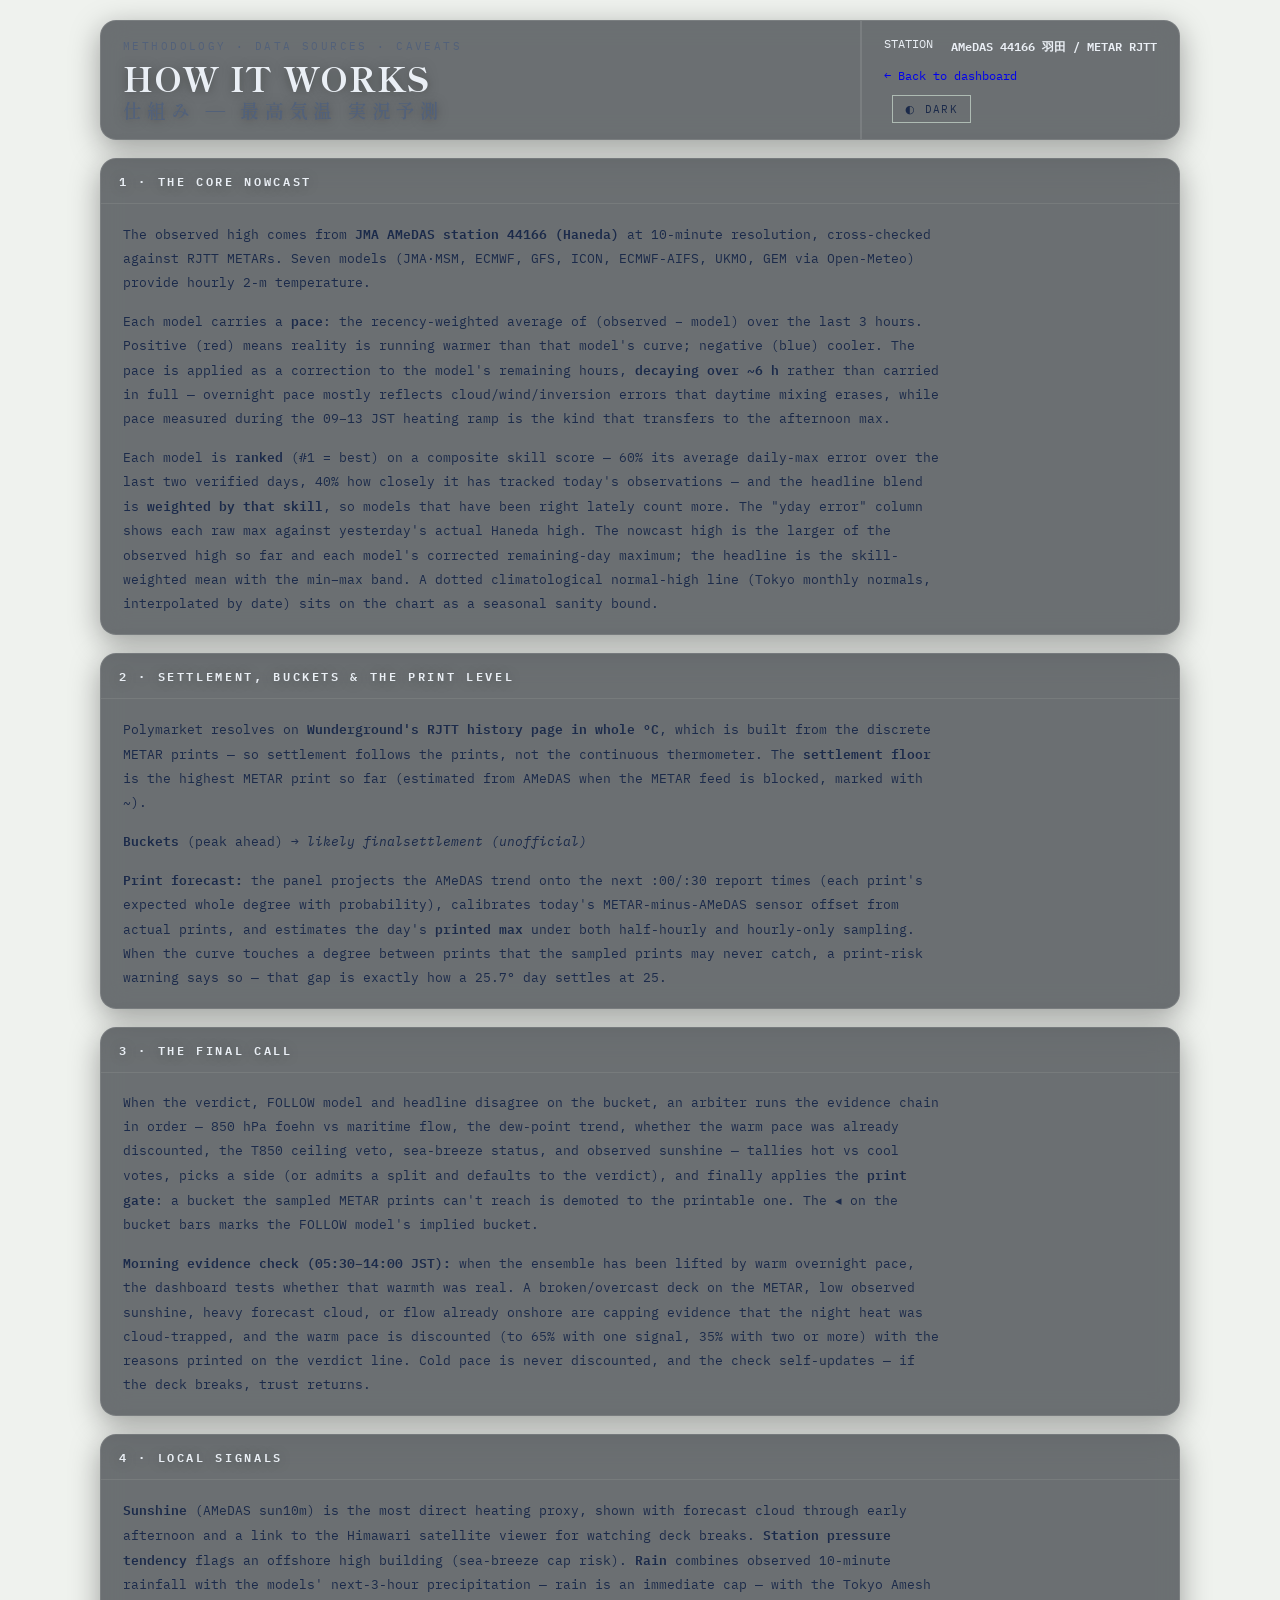
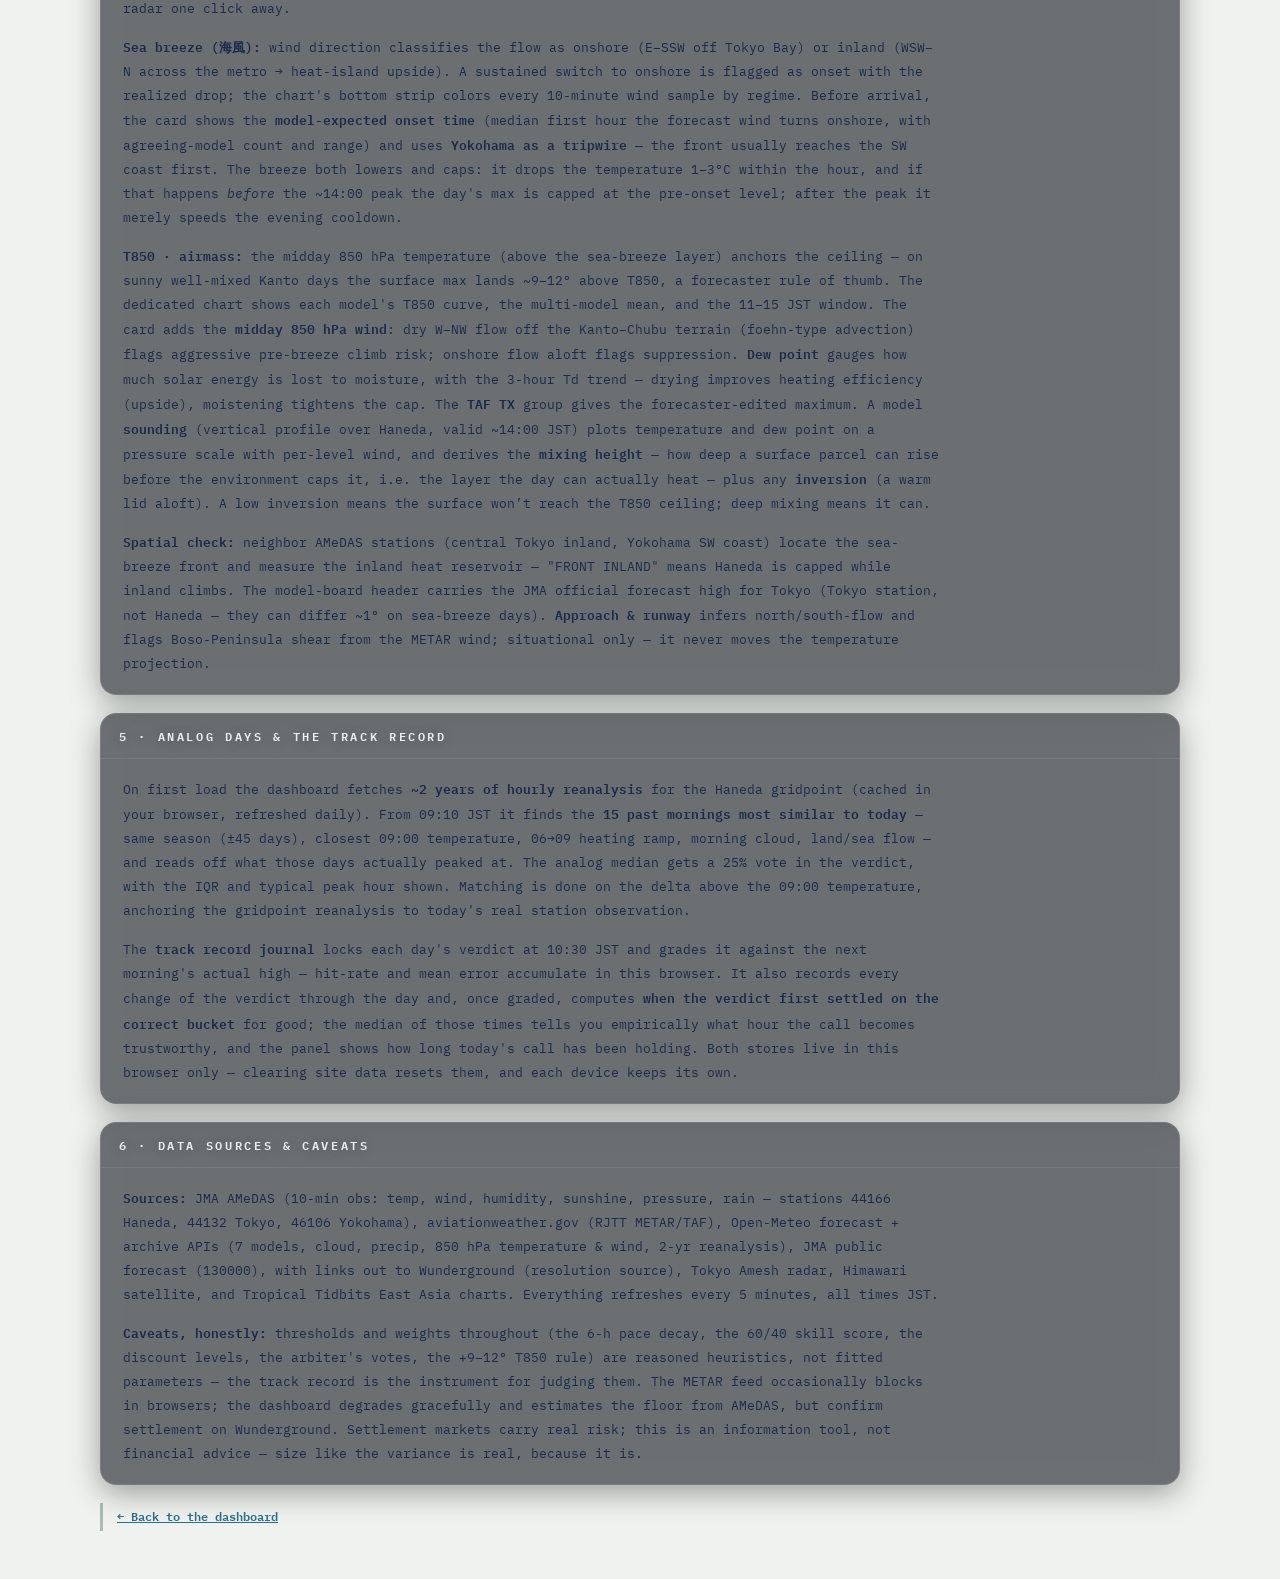
==== commit 9fdf7c02: "Update about.html" ====
--- a/about.html
+++ b/about.html
@@ -49,7 +49,7 @@
     <div class="panel-head"><h2>2 · Settlement, buckets &amp; the print level</h2></div>
     <div class="prose">
       <p>Polymarket resolves on <b>Wunderground's RJTT history page in whole °C</b>, which is built from the discrete METAR prints — so settlement follows the prints, not the continuous thermometer. The <b>settlement floor</b> is the highest METAR print so far (estimated from AMeDAS when the METAR feed is blocked, marked with ~).</p>
-      <p><b>Buckets</b> are P(day's METAR max = k°C): a normal distribution centred on the bias-corrected blend, spread from model disagreement plus time-to-peak uncertainty, with all mass below the already-printed floor collapsed into the floor bucket. The analog-day median (section 5) gets a visible 25% vote in the centre. Heuristic, not a calibrated model — a structured prior, not an edge by itself. When the top two buckets are within 8 points, the verdict declares a <b>toss-up</b> instead of picking a side. The verdict graduates: <i>most likely</i> (peak ahead) → <i>likely final</i> (peak just passed, or the max sits near a rounding edge) → <i>settlement (unofficial)</i> once the day is decided.</p>
+      <p><b>Buckets</b><b></b> <i></i> (peak ahead) → <i>likely final</i><i>settlement (unofficial)</i></p>
       <p><b>Print forecast:</b> the panel projects the AMeDAS trend onto the next :00/:30 report times (each print's expected whole degree with probability), calibrates today's METAR-minus-AMeDAS sensor offset from actual prints, and estimates the day's <b>printed max</b> under both half-hourly and hourly-only sampling. When the curve touches a degree between prints that the sampled prints may never catch, a print-risk warning says so — that gap is exactly how a 25.7° day settles at 25.</p>
     </div>
   </section>
--- a/styles.css
+++ b/styles.css
@@ -96,14 +96,14 @@
 .range-bar .tick{position:absolute; top:-3px; bottom:-3px; width:2px; background:var(--ink)}
 
 /* ---- settlement panel ---- */
-.settle{display:grid; grid-template-columns:280px 1fr; gap:0}
+.settle{display:grid; grid-template-columns:minmax(320px,360px) 1fr; gap:0}
 .settle-side{padding:18px 20px; border-right:1.5px solid var(--hairline)}
 .settle-side .label{font-size:10.5px; letter-spacing:.2em; text-transform:uppercase; color:var(--ink-soft); margin-bottom:8px}
-.settle-buckets{padding:16px 20px; display:flex; flex-direction:column; gap:7px; justify-content:center}
-.bucket{display:grid; grid-template-columns:54px 1fr 52px; align-items:center; gap:10px; font-size:12.5px; font-variant-numeric:tabular-nums}
+.settle-buckets{padding:40px 56px; display:flex; flex-direction:column; gap:14px; justify-content:center; max-width:760px; margin:0 auto; width:100%}
+.bucket{display:grid; grid-template-columns:58px 1fr 54px; align-items:center; gap:16px; font-size:14px; font-variant-numeric:tabular-nums}
 .bucket .bk{font-weight:600}
-.bucket .bbar{height:14px; background:repeating-linear-gradient(90deg,var(--grid) 0 2px,transparent 2px 8px); position:relative}
-.bucket .bbar>div{position:absolute; inset:0 auto 0 0; background:var(--jma); opacity:.85}
+.bucket .bbar{height:22px; border-radius:5px; background:repeating-linear-gradient(90deg,var(--grid) 0 2px,transparent 2px 8px); position:relative}
+.bucket .bbar>div{position:absolute; inset:0 auto 0 0; background:var(--jma); opacity:.85; border-radius:5px; transition:width .5s ease}
 .bucket.top .bbar>div{background:var(--accent)}
 .bucket .bp{text-align:right; color:var(--ink-soft)}
 .bucket.top .bp{color:var(--accent); font-weight:600}
@@ -205,3 +205,36 @@
 .big, .mid, h1, h2{text-shadow:0 1px 12px rgba(0,0,0,.35)}
 /* the grid background of the body is distracting over a sky — hide it */
 body{background-image:none !important}
+
+
+/* ============ WeatherCover hero header ============ */
+.hero{
+  position:relative; display:flex; justify-content:space-between; align-items:flex-end; gap:30px;
+  padding:46px 40px 38px; margin-bottom:18px; min-height:230px;
+  border-radius:20px; overflow:hidden;
+  background:rgba(20,23,28,.30);
+  backdrop-filter:blur(6px) saturate(1.05); -webkit-backdrop-filter:blur(6px) saturate(1.05);
+  border:1px solid rgba(255,255,255,.10);
+  box-shadow:0 10px 40px rgba(0,0,0,.35);
+}
+.hero-kicker{font-family:var(--mono); font-size:12px; letter-spacing:.22em; text-transform:uppercase; color:var(--ink-soft); margin-bottom:14px}
+.hero-headline{
+  font-family:var(--disp); font-weight:800; line-height:.98; letter-spacing:-.01em;
+  font-size:clamp(40px, 6vw, 78px); color:#fff; text-shadow:0 2px 24px rgba(0,0,0,.45);
+  max-width:14ch;
+}
+.hero-sub{font-family:var(--mono); font-size:13px; color:var(--ink-soft); margin-top:16px; letter-spacing:.02em}
+.hero-right{display:flex; flex-direction:column; align-items:flex-end; gap:18px; text-align:right}
+.hero-now{display:flex; align-items:flex-start; line-height:1}
+.hn-val{font-family:var(--disp); font-weight:800; font-size:clamp(54px,8vw,92px); color:#fff; text-shadow:0 2px 24px rgba(0,0,0,.45)}
+.hn-unit{font-family:var(--disp); font-weight:600; font-size:28px; color:var(--ink-soft); margin-top:8px}
+.hero-stats{display:flex; gap:26px}
+.hero-stats > div{display:flex; flex-direction:column; align-items:flex-end; gap:3px}
+.hs-k{font-family:var(--mono); font-size:10.5px; letter-spacing:.16em; color:var(--ink-soft)}
+.hs-v{font-family:var(--mono); font-size:22px; font-weight:600; color:#fff}
+.hs-v.accent{color:var(--accent)}
+@media (max-width:720px){
+  .hero{flex-direction:column; align-items:flex-start; gap:22px; padding:32px 22px}
+  .hero-right{align-items:flex-start; text-align:left}
+  .hero-stats{gap:20px}
+}
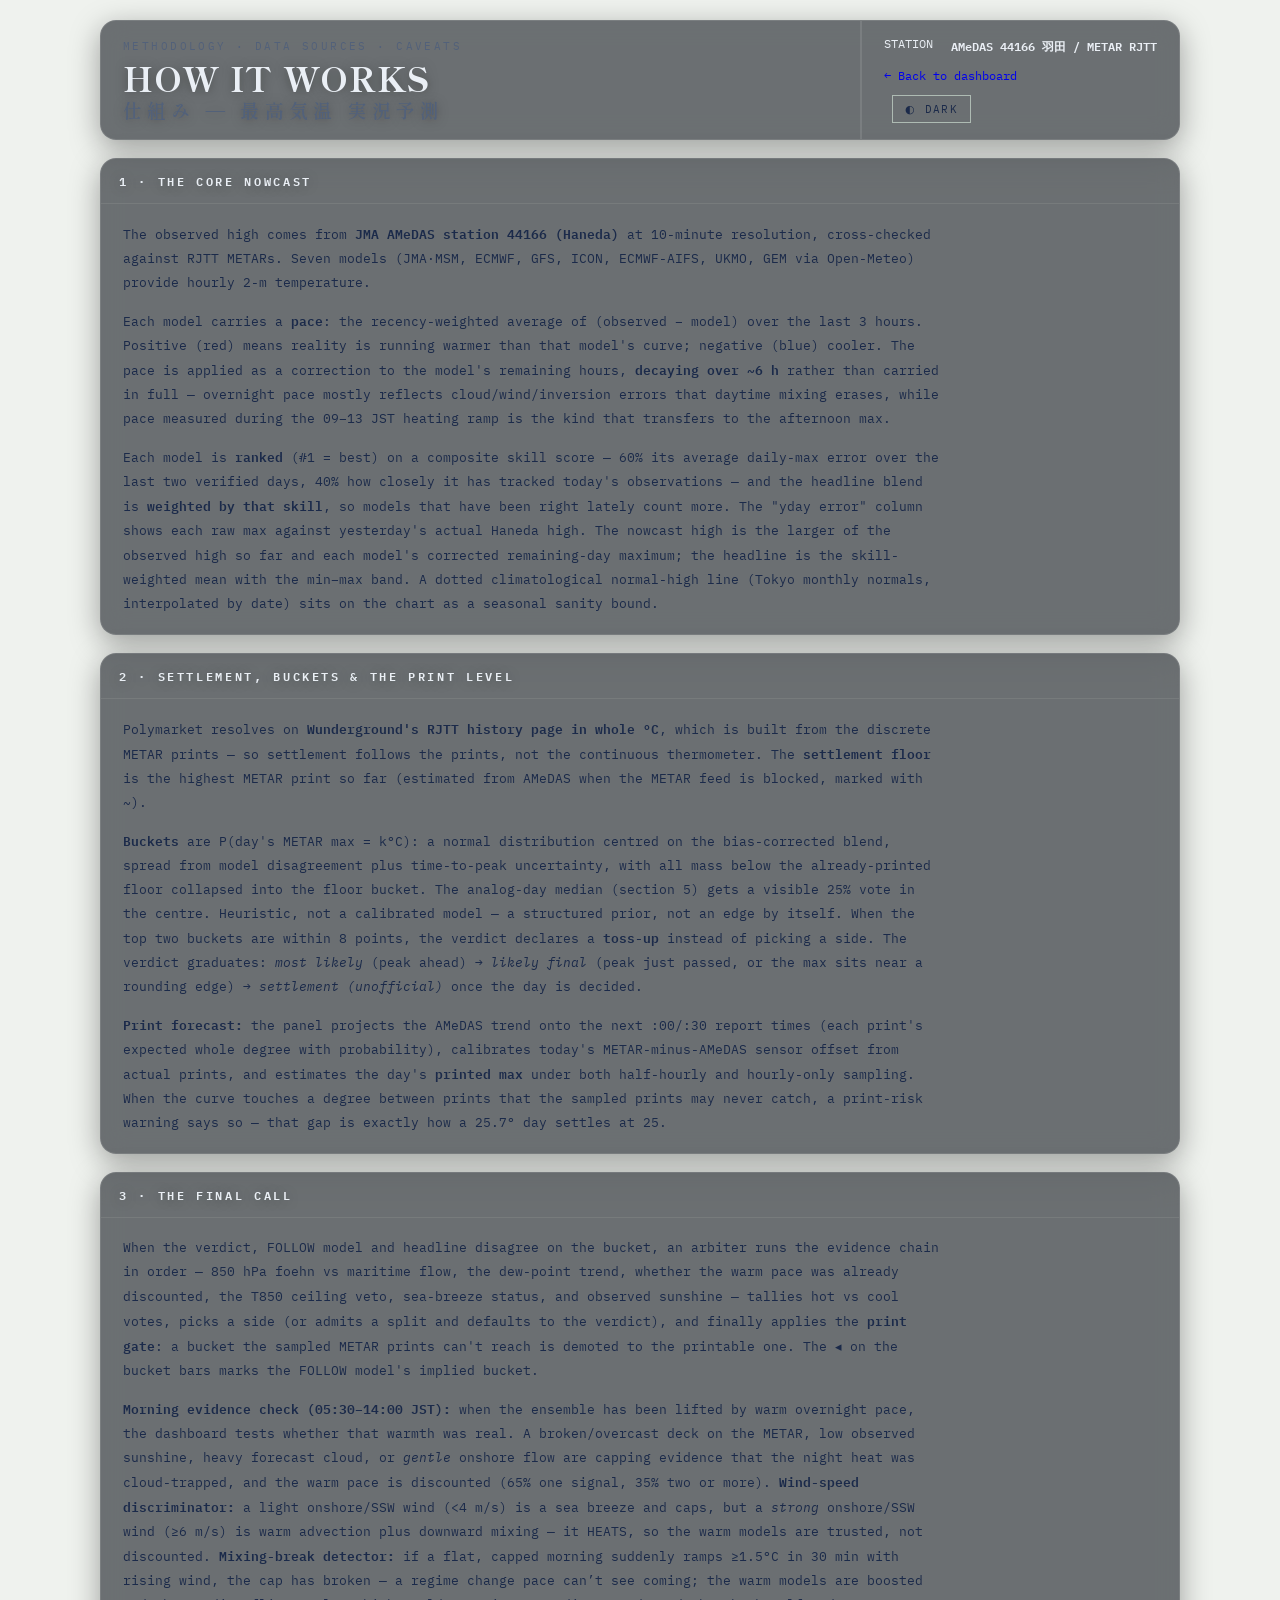
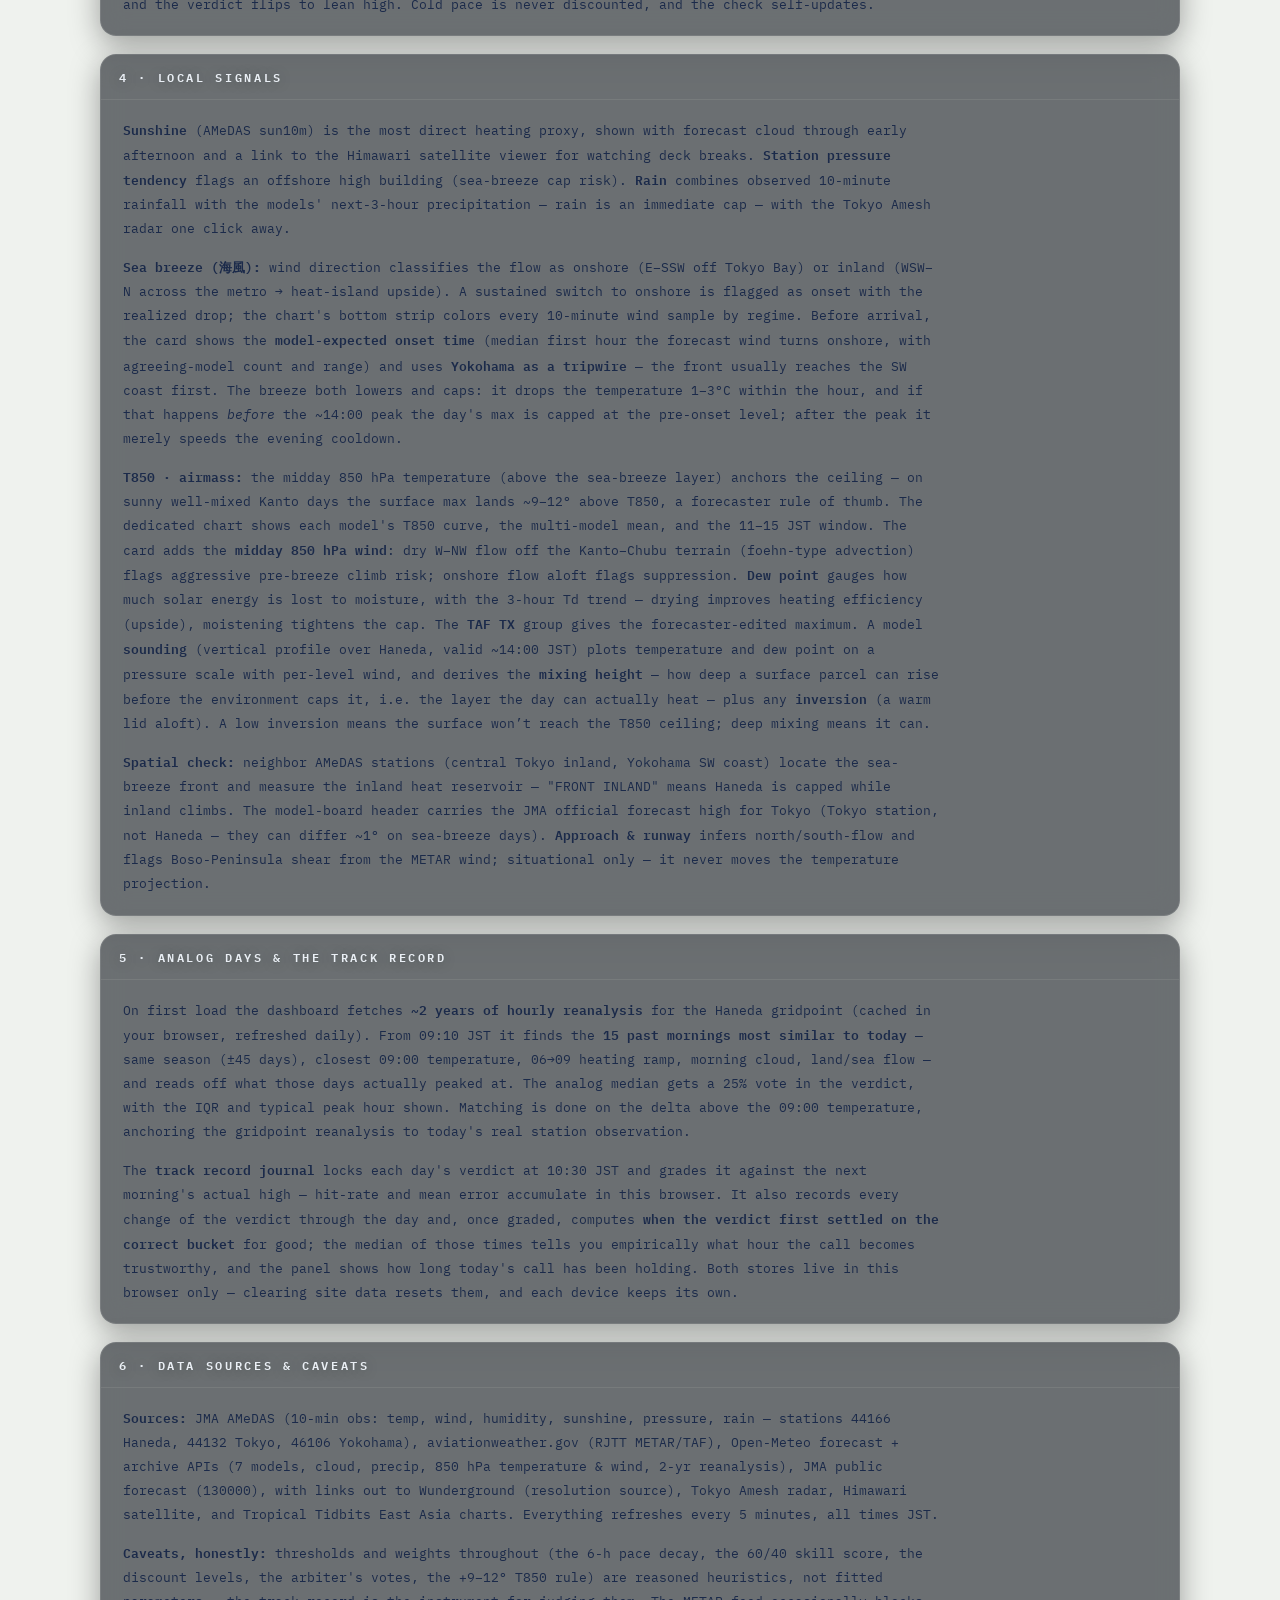
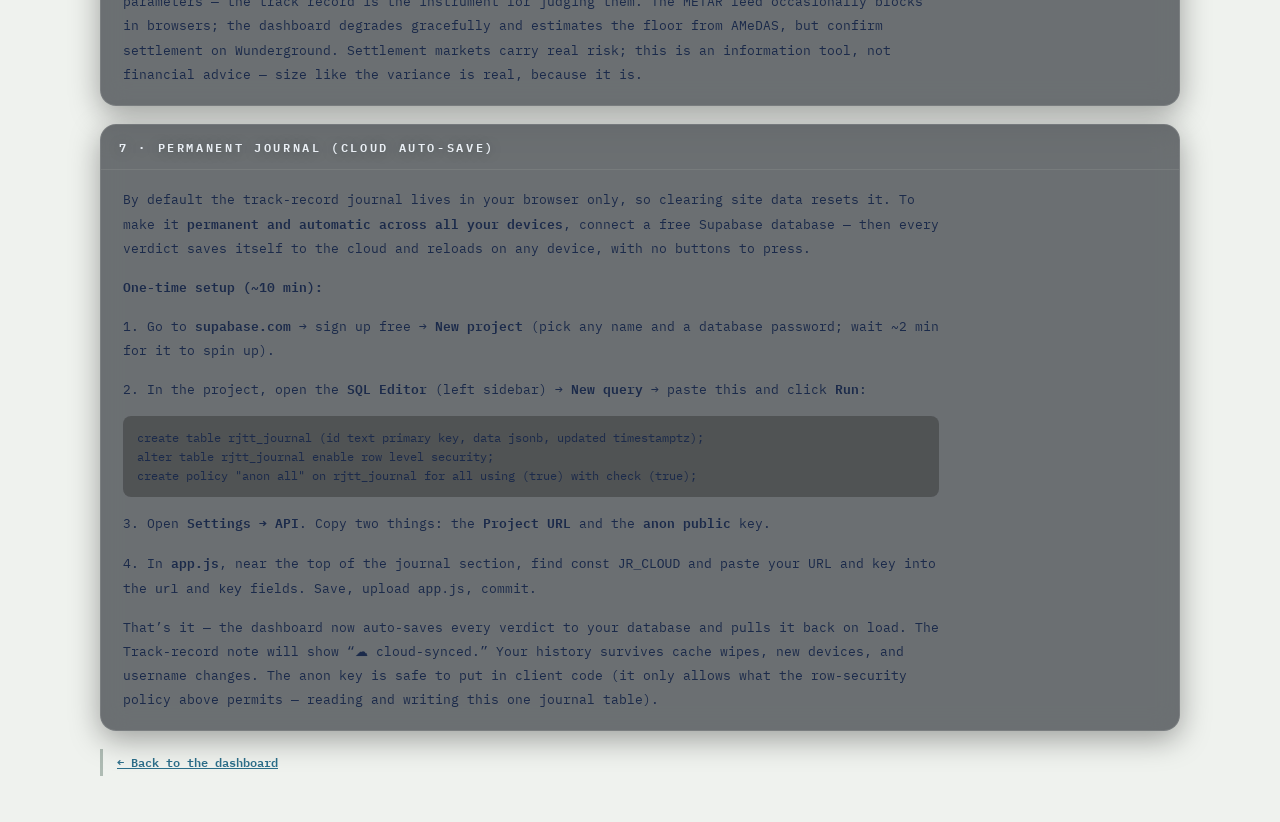
==== commit 67df854c: "Add files via upload" ====
--- a/about.html
+++ b/about.html
@@ -49,7 +49,7 @@
     <div class="panel-head"><h2>2 · Settlement, buckets &amp; the print level</h2></div>
     <div class="prose">
       <p>Polymarket resolves on <b>Wunderground's RJTT history page in whole °C</b>, which is built from the discrete METAR prints — so settlement follows the prints, not the continuous thermometer. The <b>settlement floor</b> is the highest METAR print so far (estimated from AMeDAS when the METAR feed is blocked, marked with ~).</p>
-      <p><b>Buckets</b><b></b> <i></i> (peak ahead) → <i>likely final</i><i>settlement (unofficial)</i></p>
+      <p><b>Buckets</b> are P(day's METAR max = k°C): a normal distribution centred on the bias-corrected blend, spread from model disagreement plus time-to-peak uncertainty, with all mass below the already-printed floor collapsed into the floor bucket. The analog-day median (section 5) gets a visible 25% vote in the centre. Heuristic, not a calibrated model — a structured prior, not an edge by itself. When the top two buckets are within 8 points, the verdict declares a <b>toss-up</b> instead of picking a side. The verdict graduates: <i>most likely</i> (peak ahead) → <i>likely final</i> (peak just passed, or the max sits near a rounding edge) → <i>settlement (unofficial)</i> once the day is decided.</p>
       <p><b>Print forecast:</b> the panel projects the AMeDAS trend onto the next :00/:30 report times (each print's expected whole degree with probability), calibrates today's METAR-minus-AMeDAS sensor offset from actual prints, and estimates the day's <b>printed max</b> under both half-hourly and hourly-only sampling. When the curve touches a degree between prints that the sampled prints may never catch, a print-risk warning says so — that gap is exactly how a 25.7° day settles at 25.</p>
     </div>
   </section>
@@ -58,7 +58,7 @@
     <div class="panel-head"><h2>3 · The final call</h2></div>
     <div class="prose">
       <p>When the verdict, FOLLOW model and headline disagree on the bucket, an arbiter runs the evidence chain in order — 850 hPa foehn vs maritime flow, the dew-point trend, whether the warm pace was already discounted, the T850 ceiling veto, sea-breeze status, and observed sunshine — tallies hot vs cool votes, picks a side (or admits a split and defaults to the verdict), and finally applies the <b>print gate</b>: a bucket the sampled METAR prints can't reach is demoted to the printable one. The ◂ on the bucket bars marks the FOLLOW model's implied bucket.</p>
-      <p><b>Morning evidence check (05:30–14:00 JST):</b> when the ensemble has been lifted by warm overnight pace, the dashboard tests whether that warmth was real. A broken/overcast deck on the METAR, low observed sunshine, heavy forecast cloud, or flow already onshore are capping evidence that the night heat was cloud-trapped, and the warm pace is discounted (to 65% with one signal, 35% with two or more) with the reasons printed on the verdict line. Cold pace is never discounted, and the check self-updates — if the deck breaks, trust returns.</p>
+      <p><b>Morning evidence check (05:30–14:00 JST):</b> when the ensemble has been lifted by warm overnight pace, the dashboard tests whether that warmth was real. A broken/overcast deck on the METAR, low observed sunshine, heavy forecast cloud, or <i>gentle</i> onshore flow are capping evidence that the night heat was cloud-trapped, and the warm pace is discounted (65% one signal, 35% two or more). <b>Wind-speed discriminator:</b> a light onshore/SSW wind (&lt;4 m/s) is a sea breeze and caps, but a <i>strong</i> onshore/SSW wind (≥6 m/s) is warm advection plus downward mixing — it HEATS, so the warm models are trusted, not discounted. <b>Mixing-break detector:</b> if a flat, capped morning suddenly ramps ≥1.5°C in 30 min with rising wind, the cap has broken — a regime change pace can’t see coming; the warm models are boosted and the verdict flips to lean high. Cold pace is never discounted, and the check self-updates.</p>
     </div>
   </section>
 
@@ -88,6 +88,22 @@
     </div>
   </section>
 
+  <section class="panel">
+    <div class="panel-head"><h2>7 · Permanent journal (cloud auto-save)</h2></div>
+    <div class="prose">
+      <p>By default the track-record journal lives in your browser only, so clearing site data resets it. To make it <b>permanent and automatic across all your devices</b>, connect a free Supabase database — then every verdict saves itself to the cloud and reloads on any device, with no buttons to press.</p>
+      <p><b>One-time setup (~10 min):</b></p>
+      <p>1. Go to <b>supabase.com</b> → sign up free → <b>New project</b> (pick any name and a database password; wait ~2 min for it to spin up).</p>
+      <p>2. In the project, open the <b>SQL Editor</b> (left sidebar) → <b>New query</b> → paste this and click <b>Run</b>:</p>
+      <p style="font-family:var(--mono);font-size:12px;background:rgba(0,0,0,.25);padding:12px 14px;border-radius:8px;white-space:pre-wrap;line-height:1.6">create table rjtt_journal (id text primary key, data jsonb, updated timestamptz);
+alter table rjtt_journal enable row level security;
+create policy "anon all" on rjtt_journal for all using (true) with check (true);</p>
+      <p>3. Open <b>Settings → API</b>. Copy two things: the <b>Project URL</b> and the <b>anon public</b> key.</p>
+      <p>4. In <b>app.js</b>, near the top of the journal section, find <code>const JR_CLOUD</code> and paste your URL and key into the <code>url</code> and <code>key</code> fields. Save, upload <code>app.js</code>, commit.</p>
+      <p>That’s it — the dashboard now auto-saves every verdict to your database and pulls it back on load. The Track-record note will show “☁ cloud-synced.” Your history survives cache wipes, new devices, and username changes. The anon key is safe to put in client code (it only allows what the row-security policy above permits — reading and writing this one journal table).</p>
+    </div>
+  </section>
+
   <p class="note"><a href="index.html" style="color:var(--jma);font-weight:600">← Back to the dashboard</a></p>
 </div>
 <script>
